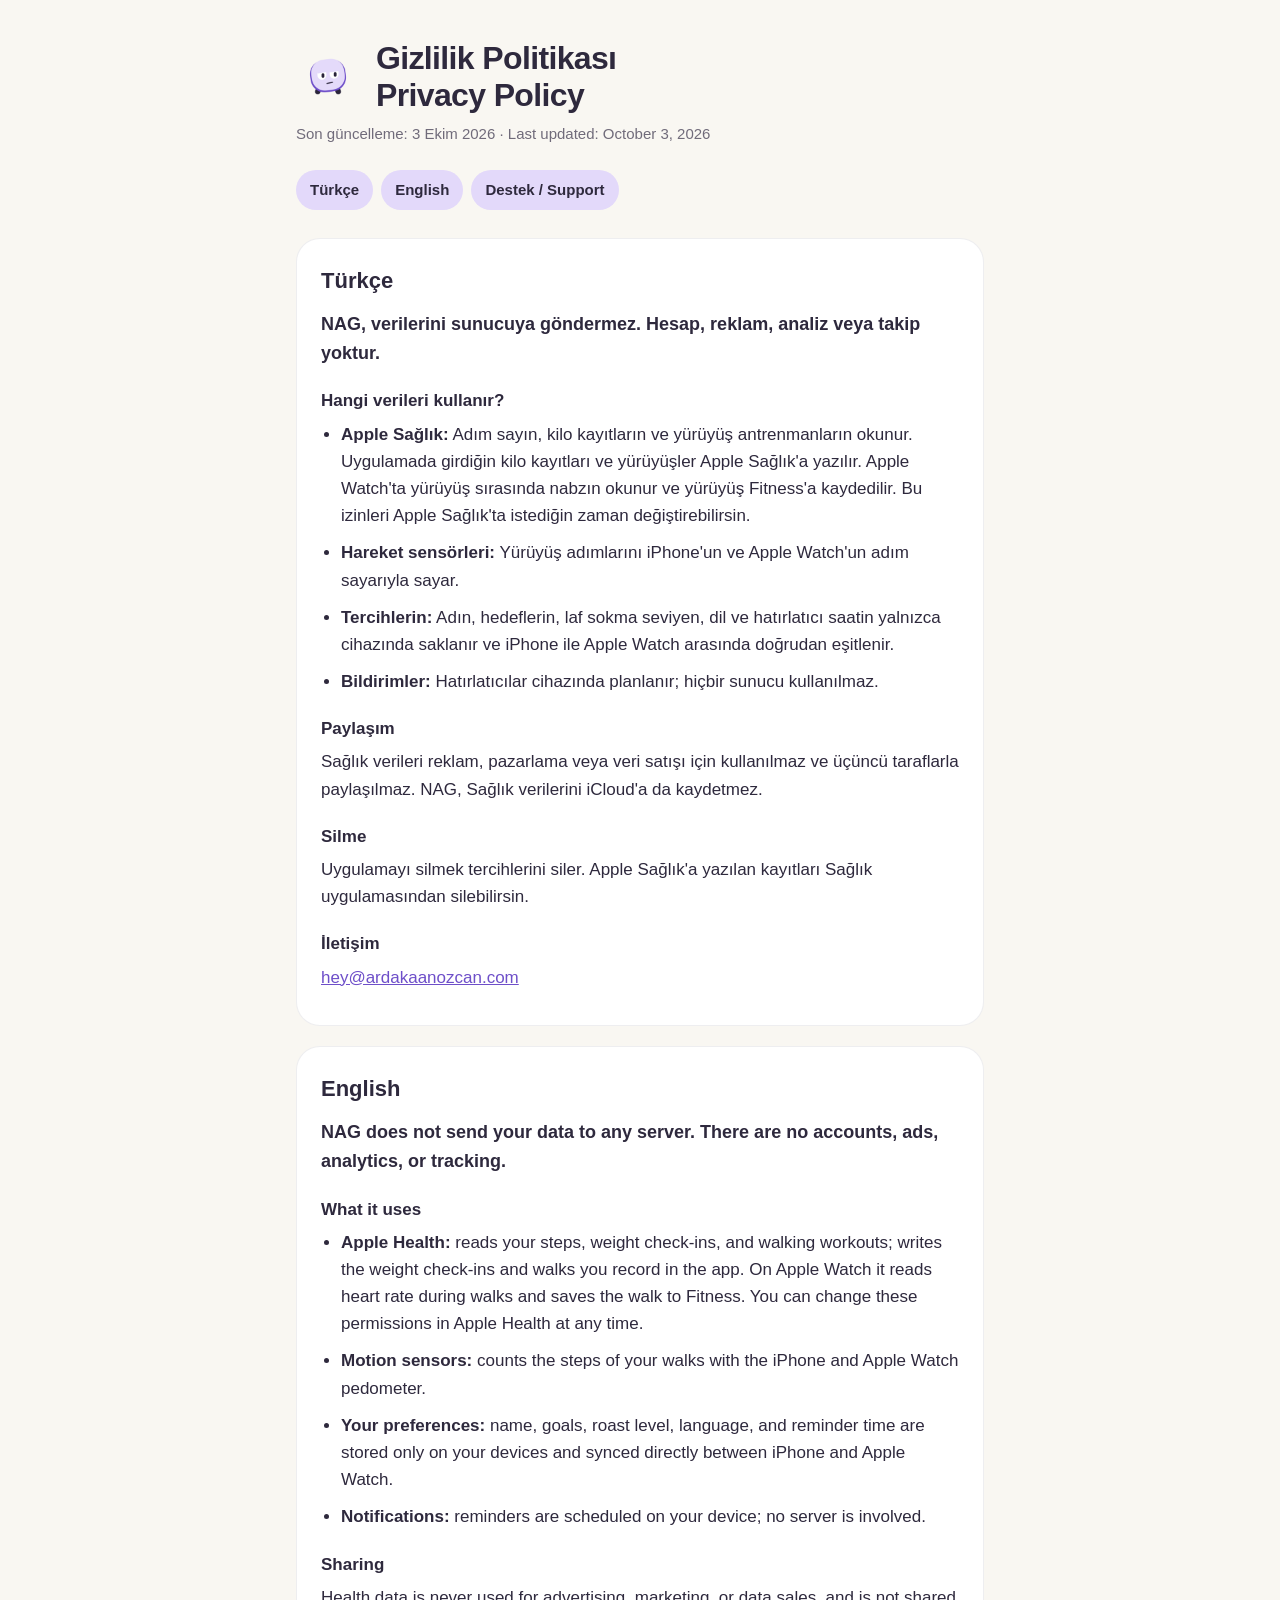
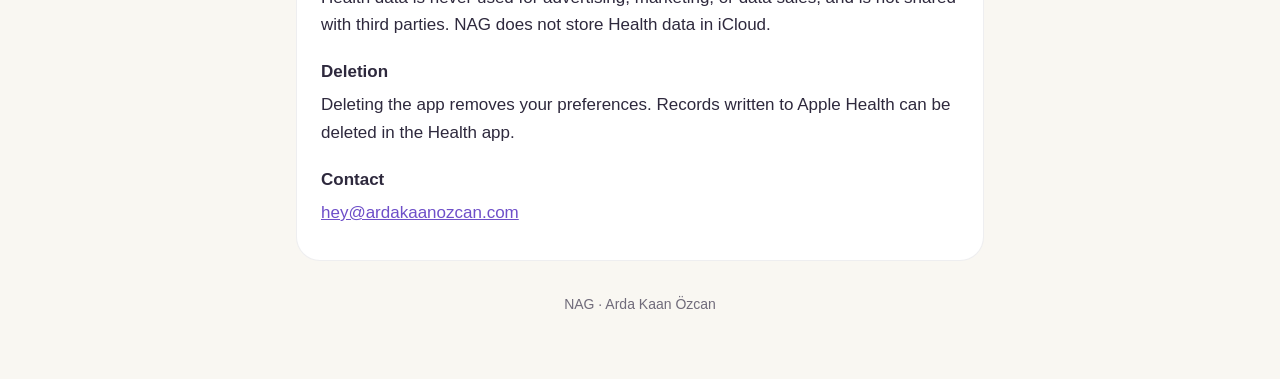
==== index.html @ 4ce2440e "Publish NAG privacy policy and support page Co-Authored-By: Claude Opus 5.5 <noreply@anthropic.com>" ====
<!doctype html>
<html lang="tr">
<head>
  <meta charset="utf-8">
  <meta name="viewport" content="width=device-width, initial-scale=1">
  <title>NAG — Gizlilik Politikası / Privacy Policy</title>
  <meta name="description" content="NAG gizlilik politikası. NAG privacy policy.">
  <link rel="icon" href="favicon.png">
  <link rel="stylesheet" href="style.css">
</head>
<body>
<main>
  <header>
    <img src="icon.png" alt="NAG">
    <h1>Gizlilik Politikası<br>Privacy Policy</h1>
  </header>
  <p class="updated">Son güncelleme: 3 Ekim 2026 · Last updated: October 3, 2026</p>
  <nav>
    <a href="#tr">Türkçe</a>
    <a href="#en">English</a>
    <a href="support.html">Destek / Support</a>
  </nav>

  <section id="tr" lang="tr">
    <h2>Türkçe</h2>
    <p class="lead">NAG, verilerini sunucuya göndermez. Hesap, reklam, analiz veya takip yoktur.</p>
    <h3>Hangi verileri kullanır?</h3>
    <ul>
      <li><strong>Apple Sağlık:</strong> Adım sayın, kilo kayıtların ve yürüyüş antrenmanların okunur. Uygulamada girdiğin kilo kayıtları ve yürüyüşler Apple Sağlık'a yazılır. Apple Watch'ta yürüyüş sırasında nabzın okunur ve yürüyüş Fitness'a kaydedilir. Bu izinleri Apple Sağlık'ta istediğin zaman değiştirebilirsin.</li>
      <li><strong>Hareket sensörleri:</strong> Yürüyüş adımlarını iPhone'un ve Apple Watch'un adım sayarıyla sayar.</li>
      <li><strong>Tercihlerin:</strong> Adın, hedeflerin, laf sokma seviyen, dil ve hatırlatıcı saatin yalnızca cihazında saklanır ve iPhone ile Apple Watch arasında doğrudan eşitlenir.</li>
      <li><strong>Bildirimler:</strong> Hatırlatıcılar cihazında planlanır; hiçbir sunucu kullanılmaz.</li>
    </ul>
    <h3>Paylaşım</h3>
    <p>Sağlık verileri reklam, pazarlama veya veri satışı için kullanılmaz ve üçüncü taraflarla paylaşılmaz. NAG, Sağlık verilerini iCloud'a da kaydetmez.</p>
    <h3>Silme</h3>
    <p>Uygulamayı silmek tercihlerini siler. Apple Sağlık'a yazılan kayıtları Sağlık uygulamasından silebilirsin.</p>
    <h3>İletişim</h3>
    <p><a href="mailto:hey@ardakaanozcan.com">hey@ardakaanozcan.com</a></p>
  </section>

  <section id="en" lang="en">
    <h2>English</h2>
    <p class="lead">NAG does not send your data to any server. There are no accounts, ads, analytics, or tracking.</p>
    <h3>What it uses</h3>
    <ul>
      <li><strong>Apple Health:</strong> reads your steps, weight check-ins, and walking workouts; writes the weight check-ins and walks you record in the app. On Apple Watch it reads heart rate during walks and saves the walk to Fitness. You can change these permissions in Apple Health at any time.</li>
      <li><strong>Motion sensors:</strong> counts the steps of your walks with the iPhone and Apple Watch pedometer.</li>
      <li><strong>Your preferences:</strong> name, goals, roast level, language, and reminder time are stored only on your devices and synced directly between iPhone and Apple Watch.</li>
      <li><strong>Notifications:</strong> reminders are scheduled on your device; no server is involved.</li>
    </ul>
    <h3>Sharing</h3>
    <p>Health data is never used for advertising, marketing, or data sales, and is not shared with third parties. NAG does not store Health data in iCloud.</p>
    <h3>Deletion</h3>
    <p>Deleting the app removes your preferences. Records written to Apple Health can be deleted in the Health app.</p>
    <h3>Contact</h3>
    <p><a href="mailto:hey@ardakaanozcan.com">hey@ardakaanozcan.com</a></p>
  </section>

  <footer>NAG · Arda Kaan Özcan</footer>
</main>
</body>
</html>
---- style.css ----
:root {
  --cream: #f9f7f2;
  --card: #ffffff;
  --ink: #2e293d;
  --muted: #706b7a;
  --purple: #6e4fc9;
  --lilac: #e3d9fa;
  --line: rgba(46, 41, 61, 0.08);
}
@media (prefers-color-scheme: dark) {
  :root {
    --cream: #1b1824;
    --card: #252130;
    --ink: #f3f0fa;
    --muted: #b1abbd;
    --purple: #a993f0;
    --lilac: #3a3150;
    --line: rgba(243, 240, 250, 0.1);
  }
}
* { box-sizing: border-box; }
body {
  margin: 0;
  background: var(--cream);
  color: var(--ink);
  font: 17px/1.6 ui-rounded, -apple-system, BlinkMacSystemFont, "SF Pro Rounded", "Segoe UI", Roboto, sans-serif;
}
main { max-width: 720px; margin: 0 auto; padding: 40px 16px 64px; }
header { display: flex; align-items: center; gap: 16px; margin-bottom: 8px; }
header img { width: 64px; height: 64px; border-radius: 15px; }
h1 { font-size: 32px; line-height: 1.15; margin: 0; letter-spacing: -0.02em; }
.updated { color: var(--muted); font-size: 15px; margin: 4px 0 24px; }
nav { display: flex; flex-wrap: wrap; gap: 8px; margin-bottom: 28px; }
nav a {
  padding: 8px 14px; border-radius: 999px; background: var(--lilac);
  color: var(--ink); text-decoration: none; font-weight: 600; font-size: 15px;
}
section {
  background: var(--card); border: 1px solid var(--line); border-radius: 24px;
  padding: 24px; margin-bottom: 20px;
}
h2 { font-size: 22px; margin: 0 0 12px; }
h3 { font-size: 17px; margin: 20px 0 6px; }
p, li { margin: 0 0 10px; }
ul { padding-left: 20px; margin: 0 0 10px; }
a { color: var(--purple); }
.lead { font-size: 18px; font-weight: 600; }
footer { color: var(--muted); font-size: 14px; text-align: center; margin-top: 32px; }
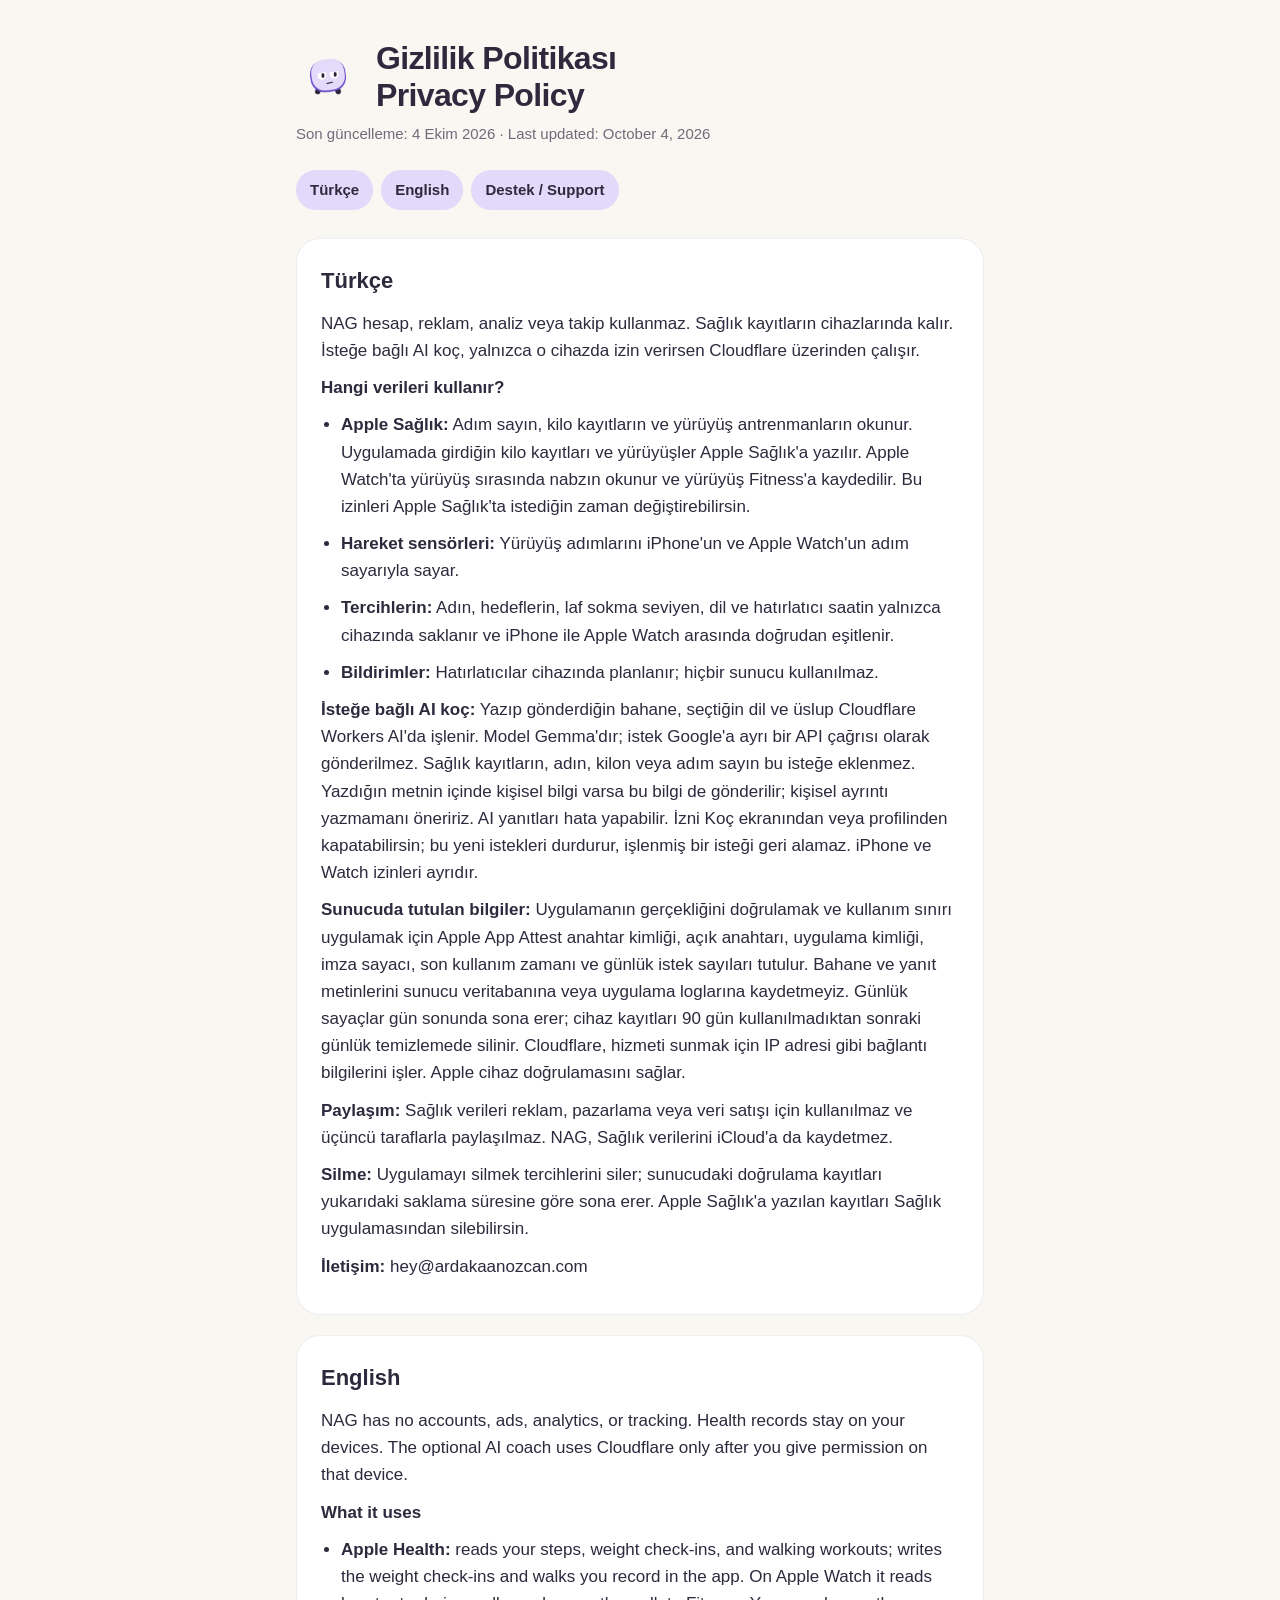
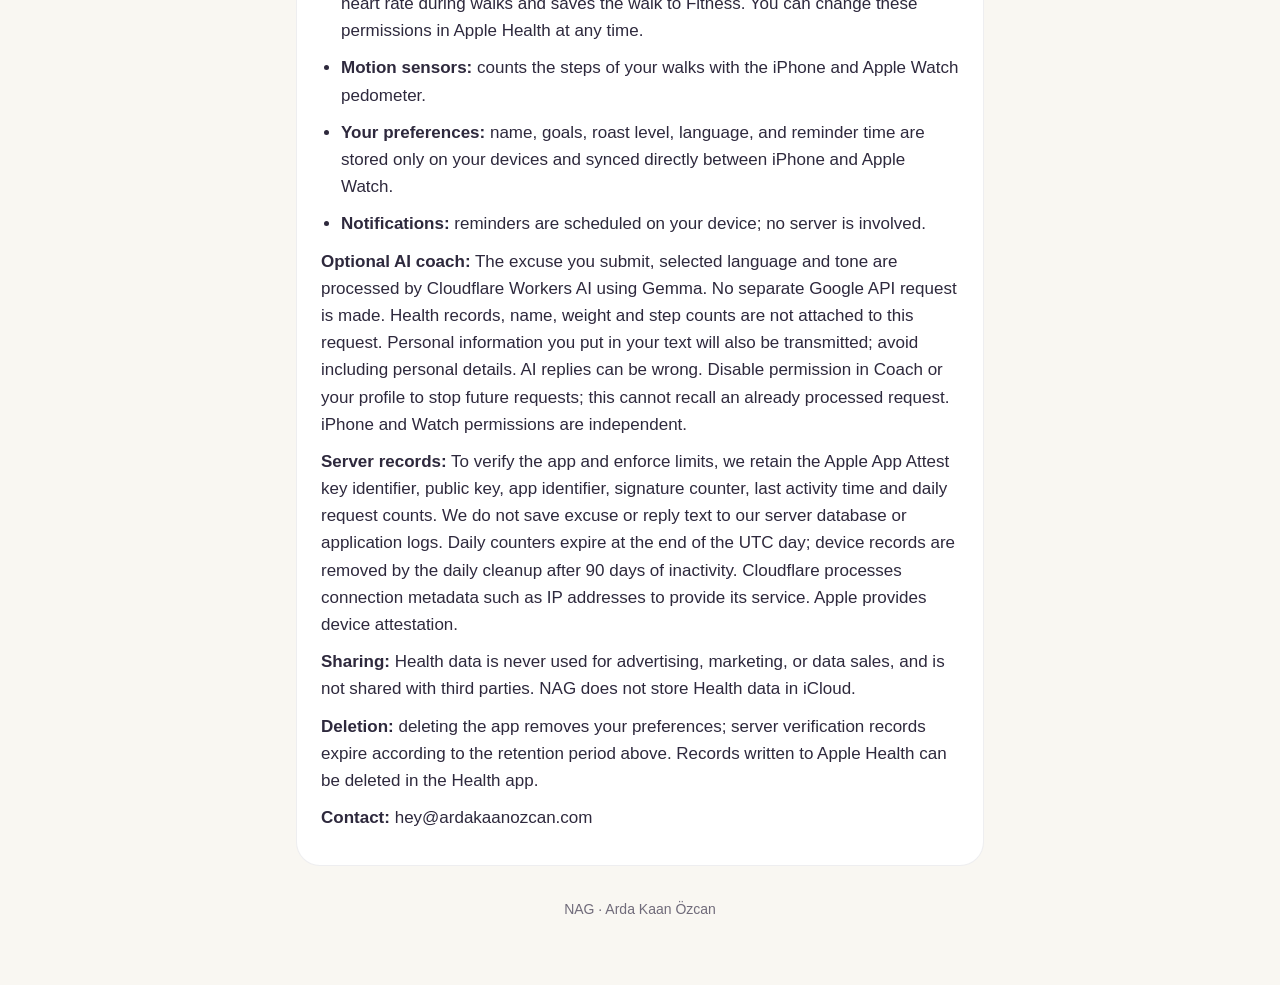
==== commit 6ae9fa2c: "Explain optional Cloudflare AI and app verification data" ====
--- a/index.html
+++ b/index.html
@@ -14,7 +14,7 @@
     <img src="icon.png" alt="NAG">
     <h1>Gizlilik Politikası<br>Privacy Policy</h1>
   </header>
-  <p class="updated">Son güncelleme: 3 Ekim 2026 · Last updated: October 3, 2026</p>
+  <p class="updated">Son güncelleme: 4 Ekim 2026 · Last updated: October 4, 2026</p>
   <nav>
     <a href="#tr">Türkçe</a>
     <a href="#en">English</a>
@@ -23,38 +23,36 @@
 
   <section id="tr" lang="tr">
     <h2>Türkçe</h2>
-    <p class="lead">NAG, verilerini sunucuya göndermez. Hesap, reklam, analiz veya takip yoktur.</p>
-    <h3>Hangi verileri kullanır?</h3>
+    <p>NAG hesap, reklam, analiz veya takip kullanmaz. Sağlık kayıtların cihazlarında kalır. İsteğe bağlı AI koç, yalnızca o cihazda izin verirsen Cloudflare üzerinden çalışır.</p>
+    <p><strong>Hangi verileri kullanır?</strong></p>
     <ul>
-      <li><strong>Apple Sağlık:</strong> Adım sayın, kilo kayıtların ve yürüyüş antrenmanların okunur. Uygulamada girdiğin kilo kayıtları ve yürüyüşler Apple Sağlık'a yazılır. Apple Watch'ta yürüyüş sırasında nabzın okunur ve yürüyüş Fitness'a kaydedilir. Bu izinleri Apple Sağlık'ta istediğin zaman değiştirebilirsin.</li>
-      <li><strong>Hareket sensörleri:</strong> Yürüyüş adımlarını iPhone'un ve Apple Watch'un adım sayarıyla sayar.</li>
+      <li><strong>Apple Sağlık:</strong> Adım sayın, kilo kayıtların ve yürüyüş antrenmanların okunur. Uygulamada girdiğin kilo kayıtları ve yürüyüşler Apple Sağlık&#x27;a yazılır. Apple Watch&#x27;ta yürüyüş sırasında nabzın okunur ve yürüyüş Fitness&#x27;a kaydedilir. Bu izinleri Apple Sağlık&#x27;ta istediğin zaman değiştirebilirsin.</li>
+      <li><strong>Hareket sensörleri:</strong> Yürüyüş adımlarını iPhone&#x27;un ve Apple Watch&#x27;un adım sayarıyla sayar.</li>
       <li><strong>Tercihlerin:</strong> Adın, hedeflerin, laf sokma seviyen, dil ve hatırlatıcı saatin yalnızca cihazında saklanır ve iPhone ile Apple Watch arasında doğrudan eşitlenir.</li>
       <li><strong>Bildirimler:</strong> Hatırlatıcılar cihazında planlanır; hiçbir sunucu kullanılmaz.</li>
     </ul>
-    <h3>Paylaşım</h3>
-    <p>Sağlık verileri reklam, pazarlama veya veri satışı için kullanılmaz ve üçüncü taraflarla paylaşılmaz. NAG, Sağlık verilerini iCloud'a da kaydetmez.</p>
-    <h3>Silme</h3>
-    <p>Uygulamayı silmek tercihlerini siler. Apple Sağlık'a yazılan kayıtları Sağlık uygulamasından silebilirsin.</p>
-    <h3>İletişim</h3>
-    <p><a href="mailto:hey@ardakaanozcan.com">hey@ardakaanozcan.com</a></p>
+    <p><strong>İsteğe bağlı AI koç:</strong> Yazıp gönderdiğin bahane, seçtiğin dil ve üslup Cloudflare Workers AI&#x27;da işlenir. Model Gemma&#x27;dır; istek Google&#x27;a ayrı bir API çağrısı olarak gönderilmez. Sağlık kayıtların, adın, kilon veya adım sayın bu isteğe eklenmez. Yazdığın metnin içinde kişisel bilgi varsa bu bilgi de gönderilir; kişisel ayrıntı yazmamanı öneririz. AI yanıtları hata yapabilir. İzni Koç ekranından veya profilinden kapatabilirsin; bu yeni istekleri durdurur, işlenmiş bir isteği geri alamaz. iPhone ve Watch izinleri ayrıdır.</p>
+    <p><strong>Sunucuda tutulan bilgiler:</strong> Uygulamanın gerçekliğini doğrulamak ve kullanım sınırı uygulamak için Apple App Attest anahtar kimliği, açık anahtarı, uygulama kimliği, imza sayacı, son kullanım zamanı ve günlük istek sayıları tutulur. Bahane ve yanıt metinlerini sunucu veritabanına veya uygulama loglarına kaydetmeyiz. Günlük sayaçlar gün sonunda sona erer; cihaz kayıtları 90 gün kullanılmadıktan sonraki günlük temizlemede silinir. Cloudflare, hizmeti sunmak için IP adresi gibi bağlantı bilgilerini işler. Apple cihaz doğrulamasını sağlar.</p>
+    <p><strong>Paylaşım:</strong> Sağlık verileri reklam, pazarlama veya veri satışı için kullanılmaz ve üçüncü taraflarla paylaşılmaz. NAG, Sağlık verilerini iCloud&#x27;a da kaydetmez.</p>
+    <p><strong>Silme:</strong> Uygulamayı silmek tercihlerini siler; sunucudaki doğrulama kayıtları yukarıdaki saklama süresine göre sona erer. Apple Sağlık&#x27;a yazılan kayıtları Sağlık uygulamasından silebilirsin.</p>
+    <p><strong>İletişim:</strong> hey@ardakaanozcan.com</p>
   </section>
 
   <section id="en" lang="en">
     <h2>English</h2>
-    <p class="lead">NAG does not send your data to any server. There are no accounts, ads, analytics, or tracking.</p>
-    <h3>What it uses</h3>
+    <p>NAG has no accounts, ads, analytics, or tracking. Health records stay on your devices. The optional AI coach uses Cloudflare only after you give permission on that device.</p>
+    <p><strong>What it uses</strong></p>
     <ul>
       <li><strong>Apple Health:</strong> reads your steps, weight check-ins, and walking workouts; writes the weight check-ins and walks you record in the app. On Apple Watch it reads heart rate during walks and saves the walk to Fitness. You can change these permissions in Apple Health at any time.</li>
       <li><strong>Motion sensors:</strong> counts the steps of your walks with the iPhone and Apple Watch pedometer.</li>
       <li><strong>Your preferences:</strong> name, goals, roast level, language, and reminder time are stored only on your devices and synced directly between iPhone and Apple Watch.</li>
       <li><strong>Notifications:</strong> reminders are scheduled on your device; no server is involved.</li>
     </ul>
-    <h3>Sharing</h3>
-    <p>Health data is never used for advertising, marketing, or data sales, and is not shared with third parties. NAG does not store Health data in iCloud.</p>
-    <h3>Deletion</h3>
-    <p>Deleting the app removes your preferences. Records written to Apple Health can be deleted in the Health app.</p>
-    <h3>Contact</h3>
-    <p><a href="mailto:hey@ardakaanozcan.com">hey@ardakaanozcan.com</a></p>
+    <p><strong>Optional AI coach:</strong> The excuse you submit, selected language and tone are processed by Cloudflare Workers AI using Gemma. No separate Google API request is made. Health records, name, weight and step counts are not attached to this request. Personal information you put in your text will also be transmitted; avoid including personal details. AI replies can be wrong. Disable permission in Coach or your profile to stop future requests; this cannot recall an already processed request. iPhone and Watch permissions are independent.</p>
+    <p><strong>Server records:</strong> To verify the app and enforce limits, we retain the Apple App Attest key identifier, public key, app identifier, signature counter, last activity time and daily request counts. We do not save excuse or reply text to our server database or application logs. Daily counters expire at the end of the UTC day; device records are removed by the daily cleanup after 90 days of inactivity. Cloudflare processes connection metadata such as IP addresses to provide its service. Apple provides device attestation.</p>
+    <p><strong>Sharing:</strong> Health data is never used for advertising, marketing, or data sales, and is not shared with third parties. NAG does not store Health data in iCloud.</p>
+    <p><strong>Deletion:</strong> deleting the app removes your preferences; server verification records expire according to the retention period above. Records written to Apple Health can be deleted in the Health app.</p>
+    <p><strong>Contact:</strong> hey@ardakaanozcan.com</p>
   </section>
 
   <footer>NAG · Arda Kaan Özcan</footer>
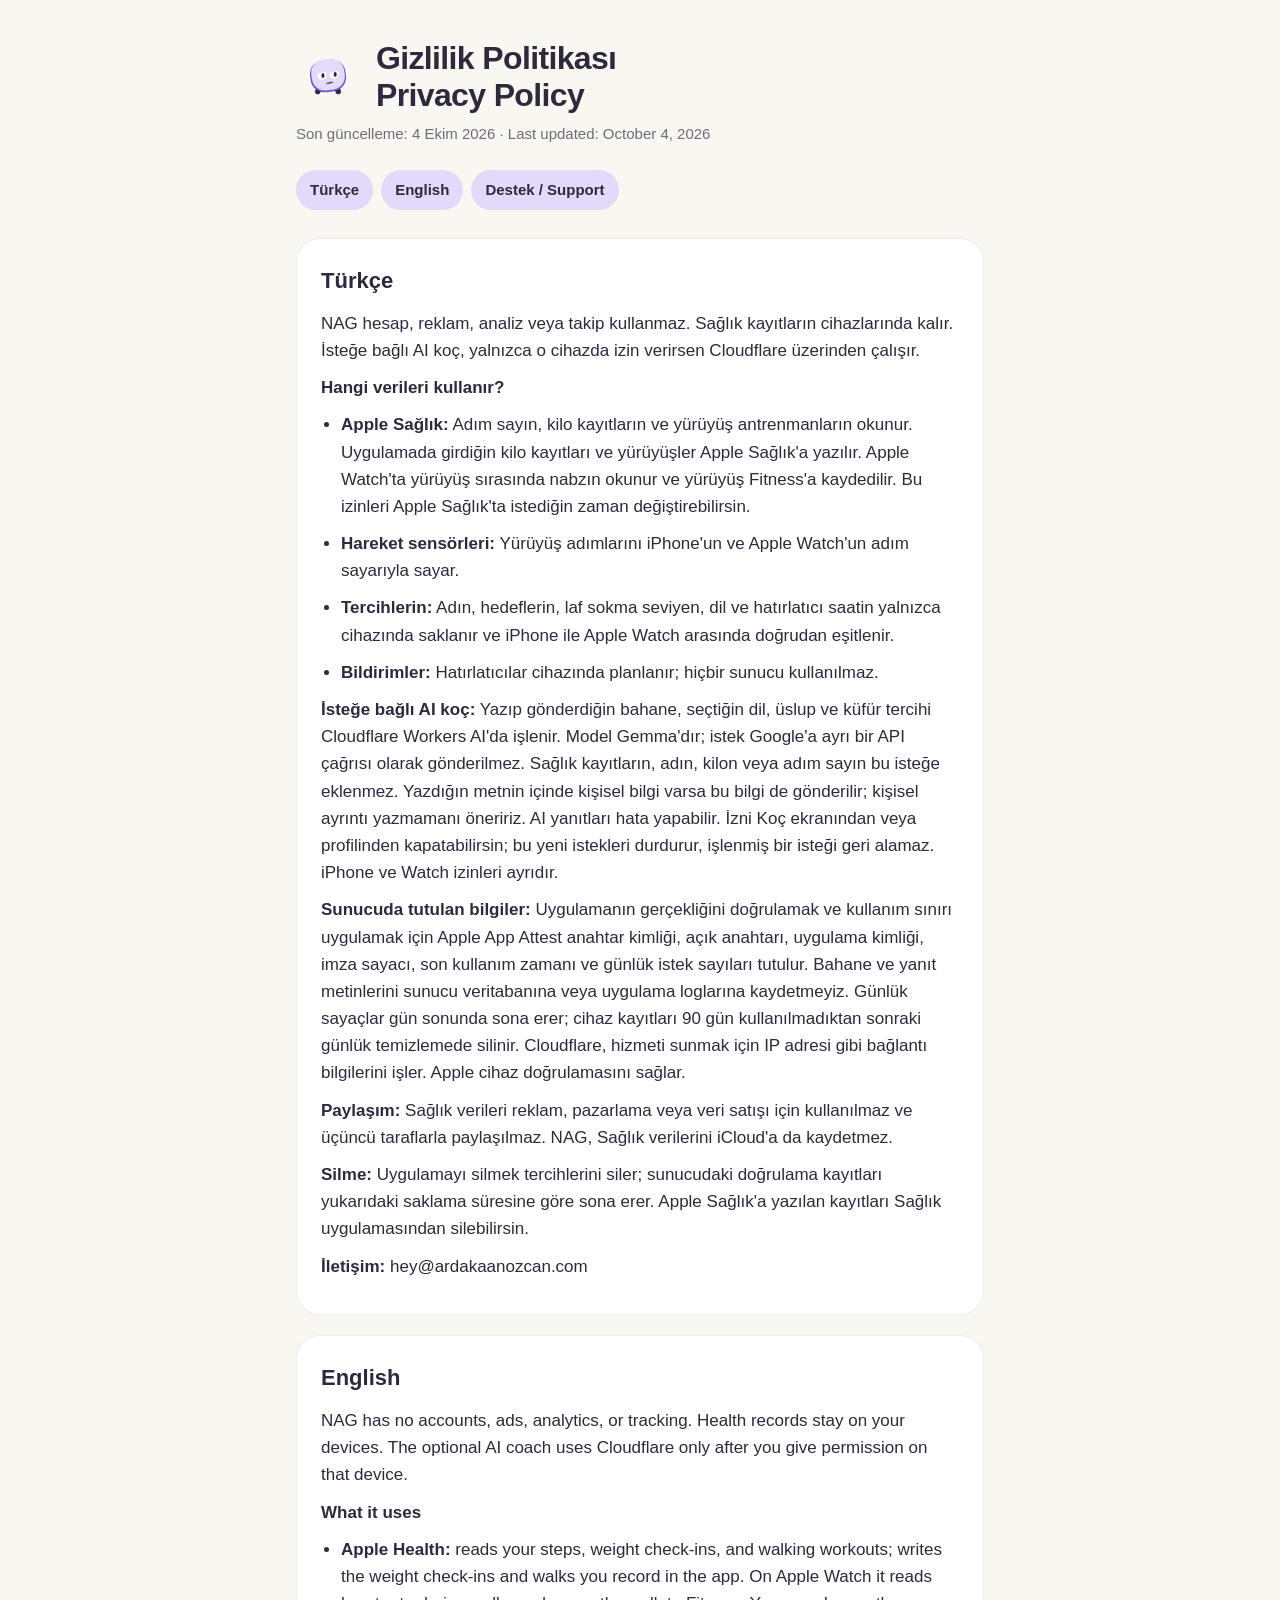
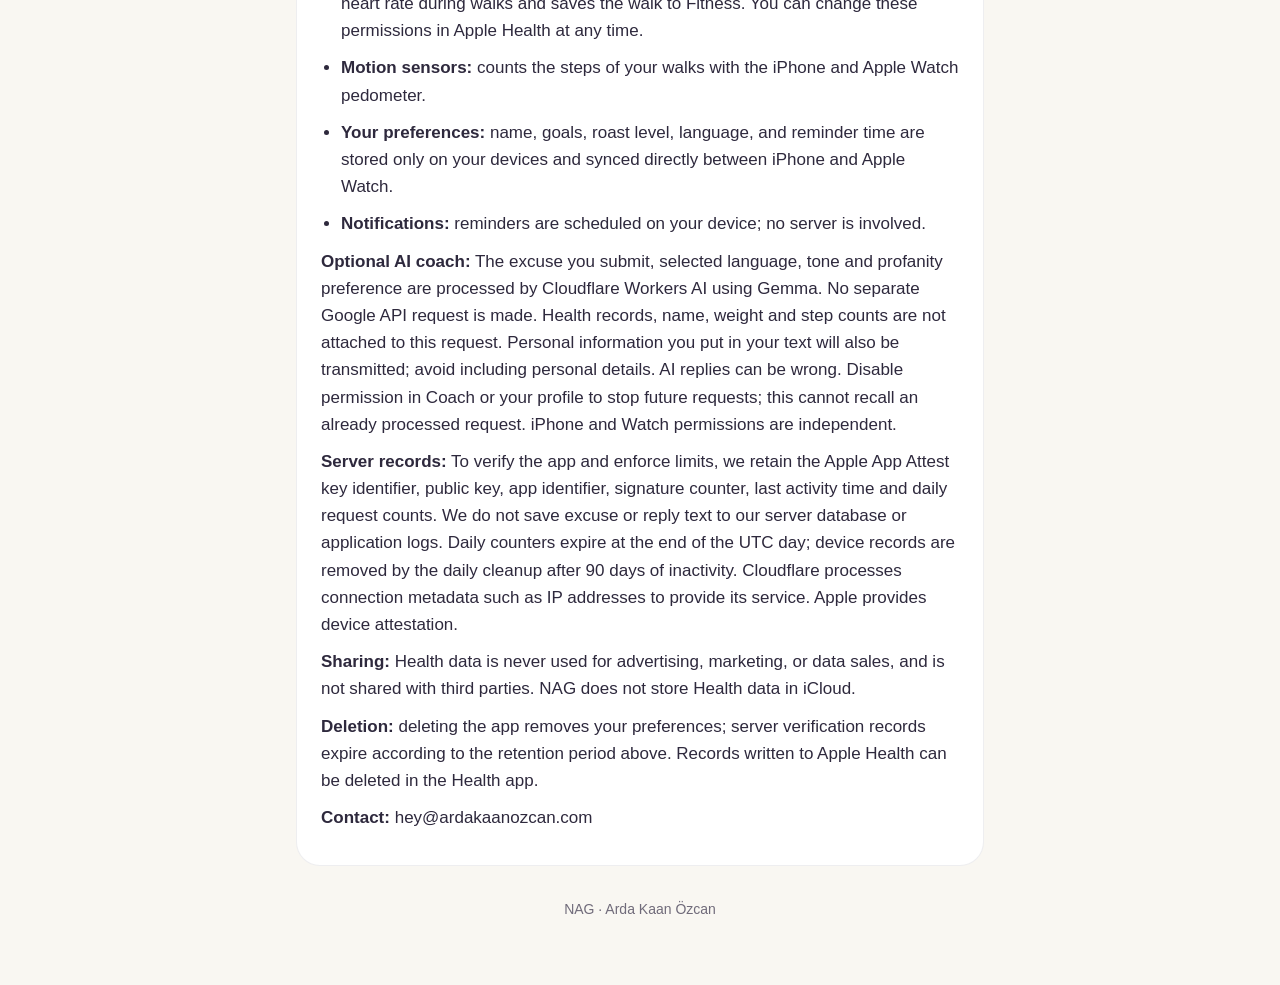
==== commit 2484bdda: "Disclose optional coach profanity preference" ====
--- a/index.html
+++ b/index.html
@@ -31,7 +31,7 @@
       <li><strong>Tercihlerin:</strong> Adın, hedeflerin, laf sokma seviyen, dil ve hatırlatıcı saatin yalnızca cihazında saklanır ve iPhone ile Apple Watch arasında doğrudan eşitlenir.</li>
       <li><strong>Bildirimler:</strong> Hatırlatıcılar cihazında planlanır; hiçbir sunucu kullanılmaz.</li>
     </ul>
-    <p><strong>İsteğe bağlı AI koç:</strong> Yazıp gönderdiğin bahane, seçtiğin dil ve üslup Cloudflare Workers AI&#x27;da işlenir. Model Gemma&#x27;dır; istek Google&#x27;a ayrı bir API çağrısı olarak gönderilmez. Sağlık kayıtların, adın, kilon veya adım sayın bu isteğe eklenmez. Yazdığın metnin içinde kişisel bilgi varsa bu bilgi de gönderilir; kişisel ayrıntı yazmamanı öneririz. AI yanıtları hata yapabilir. İzni Koç ekranından veya profilinden kapatabilirsin; bu yeni istekleri durdurur, işlenmiş bir isteği geri alamaz. iPhone ve Watch izinleri ayrıdır.</p>
+    <p><strong>İsteğe bağlı AI koç:</strong> Yazıp gönderdiğin bahane, seçtiğin dil, üslup ve küfür tercihi Cloudflare Workers AI&#x27;da işlenir. Model Gemma&#x27;dır; istek Google&#x27;a ayrı bir API çağrısı olarak gönderilmez. Sağlık kayıtların, adın, kilon veya adım sayın bu isteğe eklenmez. Yazdığın metnin içinde kişisel bilgi varsa bu bilgi de gönderilir; kişisel ayrıntı yazmamanı öneririz. AI yanıtları hata yapabilir. İzni Koç ekranından veya profilinden kapatabilirsin; bu yeni istekleri durdurur, işlenmiş bir isteği geri alamaz. iPhone ve Watch izinleri ayrıdır.</p>
     <p><strong>Sunucuda tutulan bilgiler:</strong> Uygulamanın gerçekliğini doğrulamak ve kullanım sınırı uygulamak için Apple App Attest anahtar kimliği, açık anahtarı, uygulama kimliği, imza sayacı, son kullanım zamanı ve günlük istek sayıları tutulur. Bahane ve yanıt metinlerini sunucu veritabanına veya uygulama loglarına kaydetmeyiz. Günlük sayaçlar gün sonunda sona erer; cihaz kayıtları 90 gün kullanılmadıktan sonraki günlük temizlemede silinir. Cloudflare, hizmeti sunmak için IP adresi gibi bağlantı bilgilerini işler. Apple cihaz doğrulamasını sağlar.</p>
     <p><strong>Paylaşım:</strong> Sağlık verileri reklam, pazarlama veya veri satışı için kullanılmaz ve üçüncü taraflarla paylaşılmaz. NAG, Sağlık verilerini iCloud&#x27;a da kaydetmez.</p>
     <p><strong>Silme:</strong> Uygulamayı silmek tercihlerini siler; sunucudaki doğrulama kayıtları yukarıdaki saklama süresine göre sona erer. Apple Sağlık&#x27;a yazılan kayıtları Sağlık uygulamasından silebilirsin.</p>
@@ -48,7 +48,7 @@
       <li><strong>Your preferences:</strong> name, goals, roast level, language, and reminder time are stored only on your devices and synced directly between iPhone and Apple Watch.</li>
       <li><strong>Notifications:</strong> reminders are scheduled on your device; no server is involved.</li>
     </ul>
-    <p><strong>Optional AI coach:</strong> The excuse you submit, selected language and tone are processed by Cloudflare Workers AI using Gemma. No separate Google API request is made. Health records, name, weight and step counts are not attached to this request. Personal information you put in your text will also be transmitted; avoid including personal details. AI replies can be wrong. Disable permission in Coach or your profile to stop future requests; this cannot recall an already processed request. iPhone and Watch permissions are independent.</p>
+    <p><strong>Optional AI coach:</strong> The excuse you submit, selected language, tone and profanity preference are processed by Cloudflare Workers AI using Gemma. No separate Google API request is made. Health records, name, weight and step counts are not attached to this request. Personal information you put in your text will also be transmitted; avoid including personal details. AI replies can be wrong. Disable permission in Coach or your profile to stop future requests; this cannot recall an already processed request. iPhone and Watch permissions are independent.</p>
     <p><strong>Server records:</strong> To verify the app and enforce limits, we retain the Apple App Attest key identifier, public key, app identifier, signature counter, last activity time and daily request counts. We do not save excuse or reply text to our server database or application logs. Daily counters expire at the end of the UTC day; device records are removed by the daily cleanup after 90 days of inactivity. Cloudflare processes connection metadata such as IP addresses to provide its service. Apple provides device attestation.</p>
     <p><strong>Sharing:</strong> Health data is never used for advertising, marketing, or data sales, and is not shared with third parties. NAG does not store Health data in iCloud.</p>
     <p><strong>Deletion:</strong> deleting the app removes your preferences; server verification records expire according to the retention period above. Records written to Apple Health can be deleted in the Health app.</p>
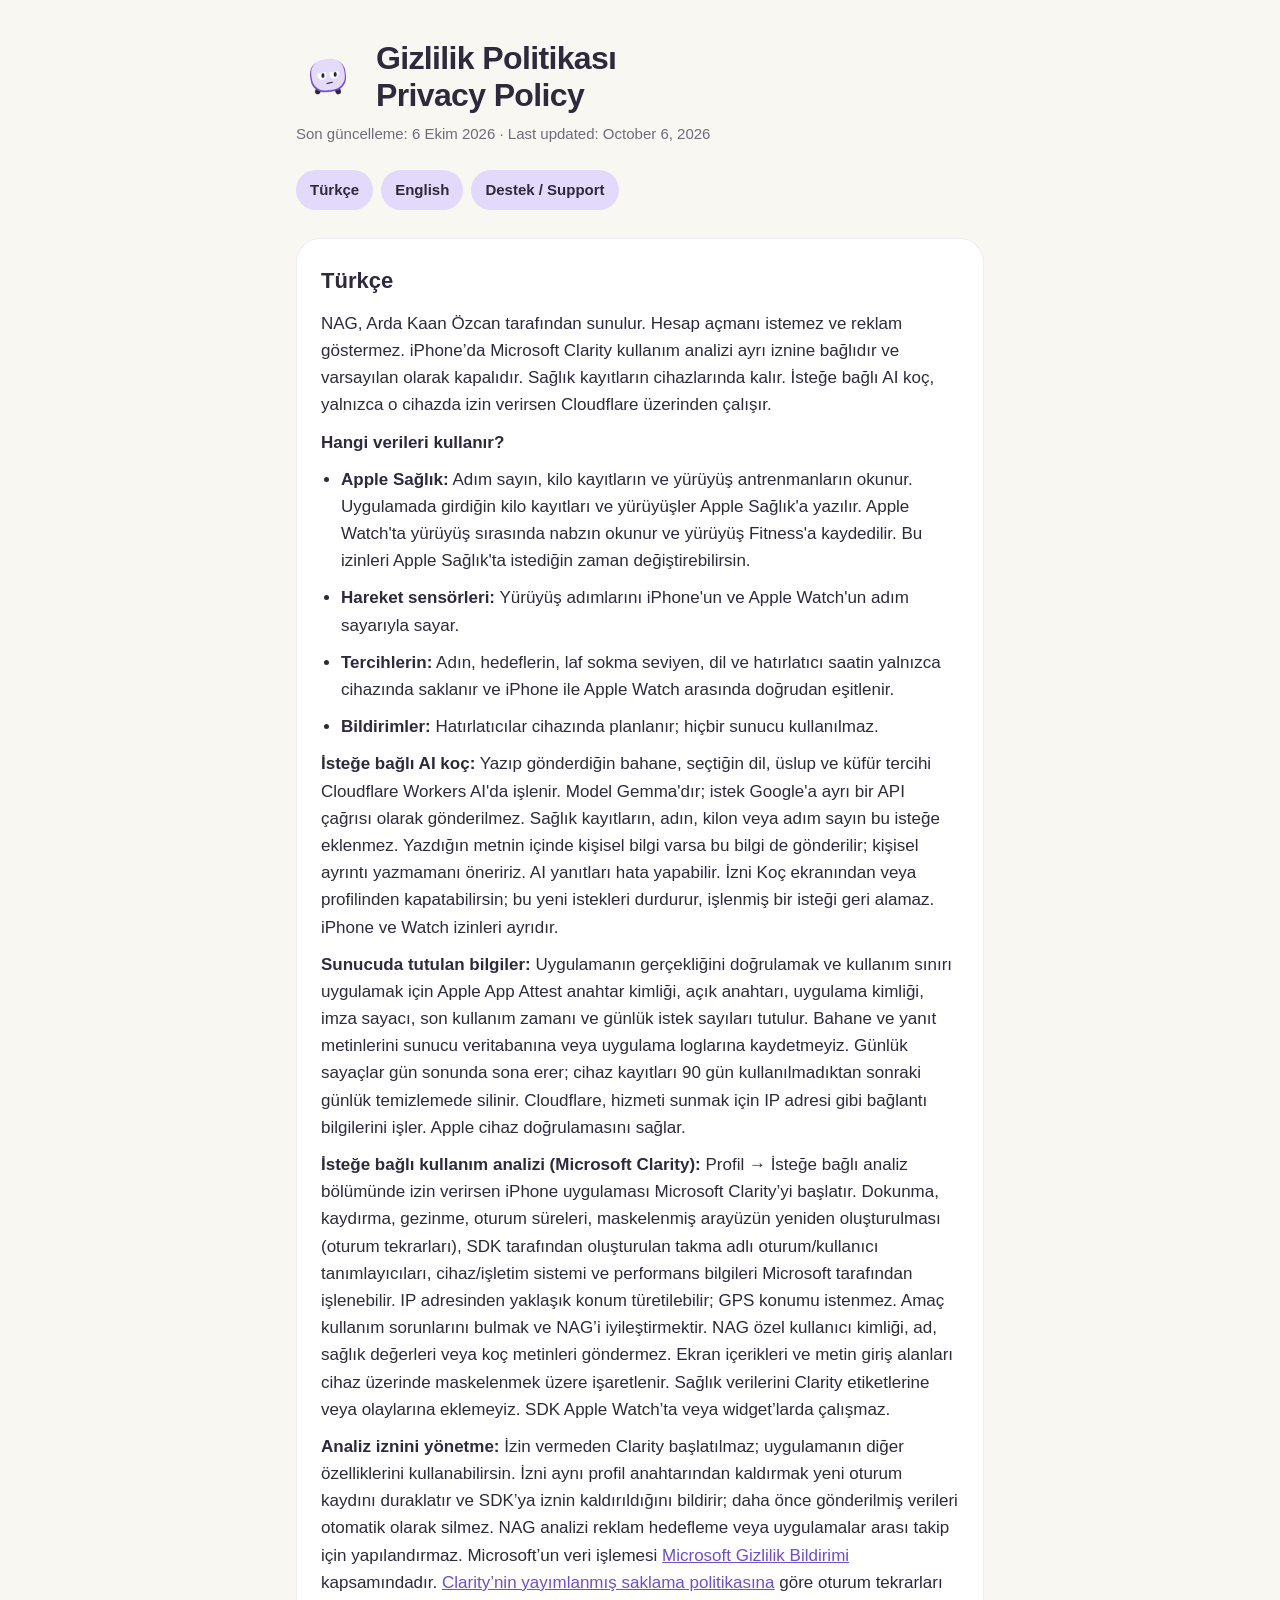
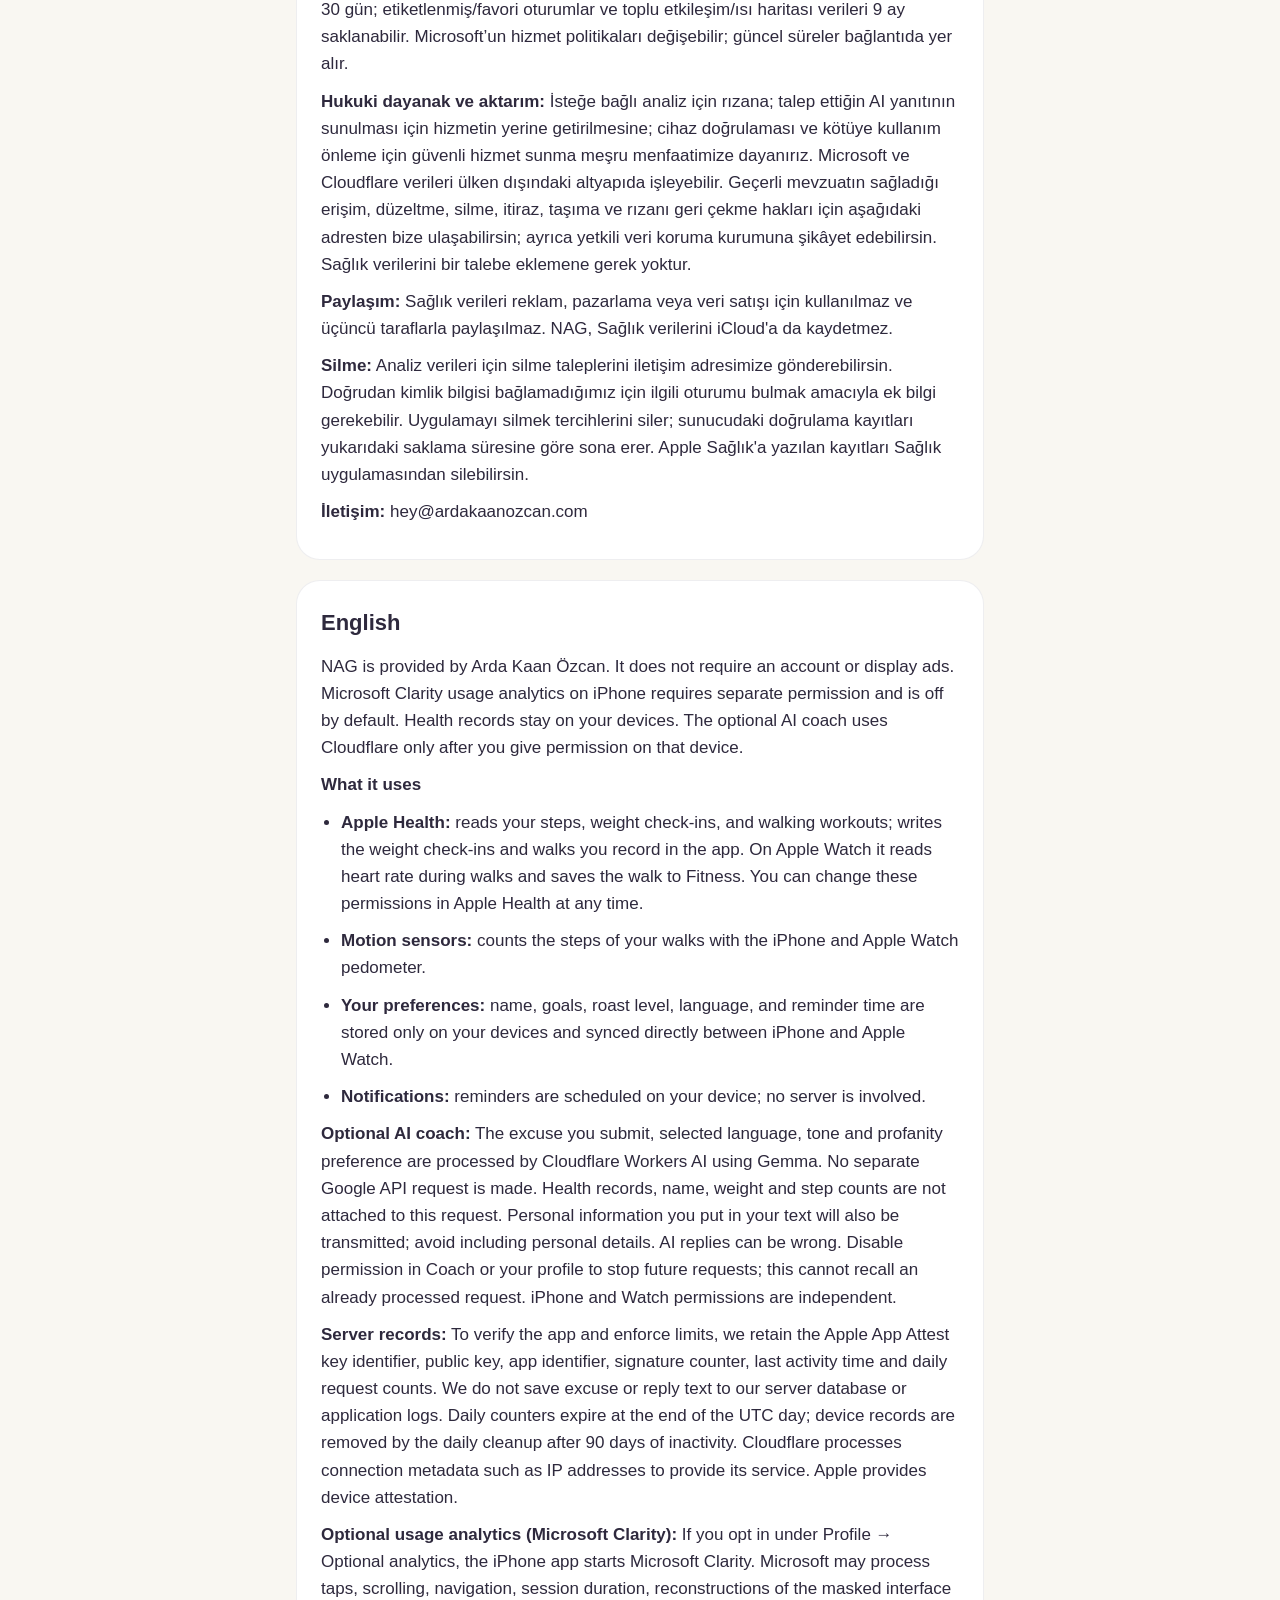
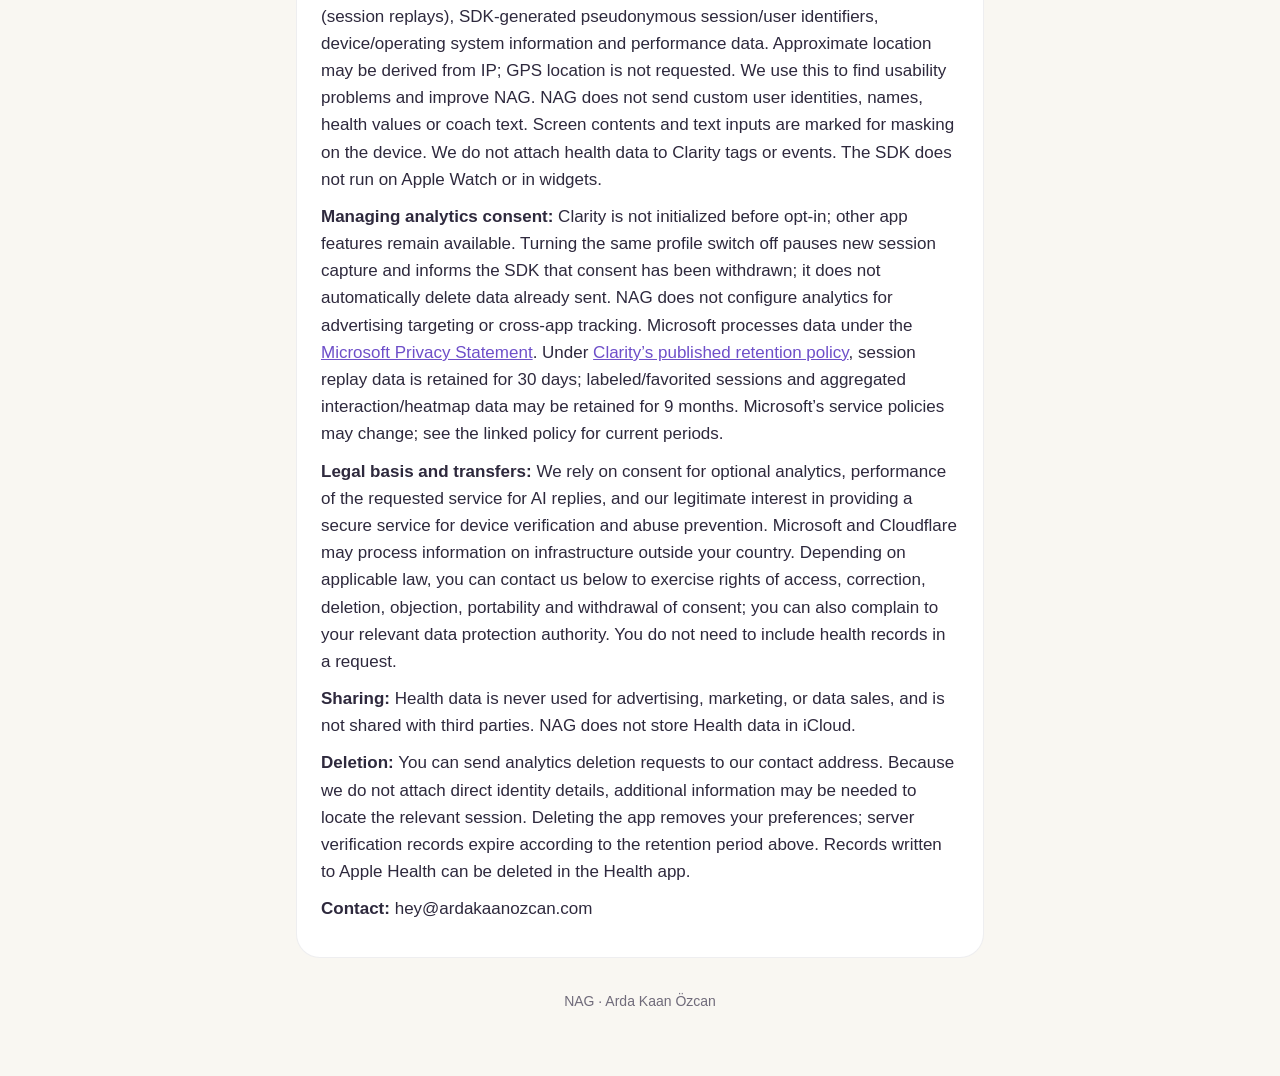
==== commit 215b2b76: "Disclose optional Clarity analytics and consent controls" ====
--- a/index.html
+++ b/index.html
@@ -14,7 +14,7 @@
     <img src="icon.png" alt="NAG">
     <h1>Gizlilik Politikası<br>Privacy Policy</h1>
   </header>
-  <p class="updated">Son güncelleme: 4 Ekim 2026 · Last updated: October 4, 2026</p>
+  <p class="updated">Son güncelleme: 6 Ekim 2026 · Last updated: October 6, 2026</p>
   <nav>
     <a href="#tr">Türkçe</a>
     <a href="#en">English</a>
@@ -22,38 +22,44 @@
   </nav>
 
   <section id="tr" lang="tr">
-    <h2>Türkçe</h2>
-    <p>NAG hesap, reklam, analiz veya takip kullanmaz. Sağlık kayıtların cihazlarında kalır. İsteğe bağlı AI koç, yalnızca o cihazda izin verirsen Cloudflare üzerinden çalışır.</p>
-    <p><strong>Hangi verileri kullanır?</strong></p>
-    <ul>
-      <li><strong>Apple Sağlık:</strong> Adım sayın, kilo kayıtların ve yürüyüş antrenmanların okunur. Uygulamada girdiğin kilo kayıtları ve yürüyüşler Apple Sağlık&#x27;a yazılır. Apple Watch&#x27;ta yürüyüş sırasında nabzın okunur ve yürüyüş Fitness&#x27;a kaydedilir. Bu izinleri Apple Sağlık&#x27;ta istediğin zaman değiştirebilirsin.</li>
-      <li><strong>Hareket sensörleri:</strong> Yürüyüş adımlarını iPhone&#x27;un ve Apple Watch&#x27;un adım sayarıyla sayar.</li>
-      <li><strong>Tercihlerin:</strong> Adın, hedeflerin, laf sokma seviyen, dil ve hatırlatıcı saatin yalnızca cihazında saklanır ve iPhone ile Apple Watch arasında doğrudan eşitlenir.</li>
-      <li><strong>Bildirimler:</strong> Hatırlatıcılar cihazında planlanır; hiçbir sunucu kullanılmaz.</li>
-    </ul>
-    <p><strong>İsteğe bağlı AI koç:</strong> Yazıp gönderdiğin bahane, seçtiğin dil, üslup ve küfür tercihi Cloudflare Workers AI&#x27;da işlenir. Model Gemma&#x27;dır; istek Google&#x27;a ayrı bir API çağrısı olarak gönderilmez. Sağlık kayıtların, adın, kilon veya adım sayın bu isteğe eklenmez. Yazdığın metnin içinde kişisel bilgi varsa bu bilgi de gönderilir; kişisel ayrıntı yazmamanı öneririz. AI yanıtları hata yapabilir. İzni Koç ekranından veya profilinden kapatabilirsin; bu yeni istekleri durdurur, işlenmiş bir isteği geri alamaz. iPhone ve Watch izinleri ayrıdır.</p>
-    <p><strong>Sunucuda tutulan bilgiler:</strong> Uygulamanın gerçekliğini doğrulamak ve kullanım sınırı uygulamak için Apple App Attest anahtar kimliği, açık anahtarı, uygulama kimliği, imza sayacı, son kullanım zamanı ve günlük istek sayıları tutulur. Bahane ve yanıt metinlerini sunucu veritabanına veya uygulama loglarına kaydetmeyiz. Günlük sayaçlar gün sonunda sona erer; cihaz kayıtları 90 gün kullanılmadıktan sonraki günlük temizlemede silinir. Cloudflare, hizmeti sunmak için IP adresi gibi bağlantı bilgilerini işler. Apple cihaz doğrulamasını sağlar.</p>
-    <p><strong>Paylaşım:</strong> Sağlık verileri reklam, pazarlama veya veri satışı için kullanılmaz ve üçüncü taraflarla paylaşılmaz. NAG, Sağlık verilerini iCloud&#x27;a da kaydetmez.</p>
-    <p><strong>Silme:</strong> Uygulamayı silmek tercihlerini siler; sunucudaki doğrulama kayıtları yukarıdaki saklama süresine göre sona erer. Apple Sağlık&#x27;a yazılan kayıtları Sağlık uygulamasından silebilirsin.</p>
-    <p><strong>İletişim:</strong> hey@ardakaanozcan.com</p>
-  </section>
+<h2>Türkçe</h2>
+<p>NAG, Arda Kaan Özcan tarafından sunulur. Hesap açmanı istemez ve reklam göstermez. iPhone’da Microsoft Clarity kullanım analizi ayrı iznine bağlıdır ve varsayılan olarak kapalıdır. Sağlık kayıtların cihazlarında kalır. İsteğe bağlı AI koç, yalnızca o cihazda izin verirsen Cloudflare üzerinden çalışır.</p>
+<p><strong>Hangi verileri kullanır?</strong></p>
+<ul>
+<li><strong>Apple Sağlık:</strong> Adım sayın, kilo kayıtların ve yürüyüş antrenmanların okunur. Uygulamada girdiğin kilo kayıtları ve yürüyüşler Apple Sağlık&#x27;a yazılır. Apple Watch&#x27;ta yürüyüş sırasında nabzın okunur ve yürüyüş Fitness&#x27;a kaydedilir. Bu izinleri Apple Sağlık&#x27;ta istediğin zaman değiştirebilirsin.</li>
+<li><strong>Hareket sensörleri:</strong> Yürüyüş adımlarını iPhone&#x27;un ve Apple Watch&#x27;un adım sayarıyla sayar.</li>
+<li><strong>Tercihlerin:</strong> Adın, hedeflerin, laf sokma seviyen, dil ve hatırlatıcı saatin yalnızca cihazında saklanır ve iPhone ile Apple Watch arasında doğrudan eşitlenir.</li>
+<li><strong>Bildirimler:</strong> Hatırlatıcılar cihazında planlanır; hiçbir sunucu kullanılmaz.</li>
+</ul>
+<p><strong>İsteğe bağlı AI koç:</strong> Yazıp gönderdiğin bahane, seçtiğin dil, üslup ve küfür tercihi Cloudflare Workers AI&#x27;da işlenir. Model Gemma&#x27;dır; istek Google&#x27;a ayrı bir API çağrısı olarak gönderilmez. Sağlık kayıtların, adın, kilon veya adım sayın bu isteğe eklenmez. Yazdığın metnin içinde kişisel bilgi varsa bu bilgi de gönderilir; kişisel ayrıntı yazmamanı öneririz. AI yanıtları hata yapabilir. İzni Koç ekranından veya profilinden kapatabilirsin; bu yeni istekleri durdurur, işlenmiş bir isteği geri alamaz. iPhone ve Watch izinleri ayrıdır.</p>
+<p><strong>Sunucuda tutulan bilgiler:</strong> Uygulamanın gerçekliğini doğrulamak ve kullanım sınırı uygulamak için Apple App Attest anahtar kimliği, açık anahtarı, uygulama kimliği, imza sayacı, son kullanım zamanı ve günlük istek sayıları tutulur. Bahane ve yanıt metinlerini sunucu veritabanına veya uygulama loglarına kaydetmeyiz. Günlük sayaçlar gün sonunda sona erer; cihaz kayıtları 90 gün kullanılmadıktan sonraki günlük temizlemede silinir. Cloudflare, hizmeti sunmak için IP adresi gibi bağlantı bilgilerini işler. Apple cihaz doğrulamasını sağlar.</p>
+<p><strong>İsteğe bağlı kullanım analizi (Microsoft Clarity):</strong> Profil → İsteğe bağlı analiz bölümünde izin verirsen iPhone uygulaması Microsoft Clarity’yi başlatır. Dokunma, kaydırma, gezinme, oturum süreleri, maskelenmiş arayüzün yeniden oluşturulması (oturum tekrarları), SDK tarafından oluşturulan takma adlı oturum/kullanıcı tanımlayıcıları, cihaz/işletim sistemi ve performans bilgileri Microsoft tarafından işlenebilir. IP adresinden yaklaşık konum türetilebilir; GPS konumu istenmez. Amaç kullanım sorunlarını bulmak ve NAG’i iyileştirmektir. NAG özel kullanıcı kimliği, ad, sağlık değerleri veya koç metinleri göndermez. Ekran içerikleri ve metin giriş alanları cihaz üzerinde maskelenmek üzere işaretlenir. Sağlık verilerini Clarity etiketlerine veya olaylarına eklemeyiz. SDK Apple Watch’ta veya widget’larda çalışmaz.</p>
+<p><strong>Analiz iznini yönetme:</strong> İzin vermeden Clarity başlatılmaz; uygulamanın diğer özelliklerini kullanabilirsin. İzni aynı profil anahtarından kaldırmak yeni oturum kaydını duraklatır ve SDK’ya iznin kaldırıldığını bildirir; daha önce gönderilmiş verileri otomatik olarak silmez. NAG analizi reklam hedefleme veya uygulamalar arası takip için yapılandırmaz. Microsoft’un veri işlemesi <a href="https://privacy.microsoft.com/privacystatement">Microsoft Gizlilik Bildirimi</a> kapsamındadır. <a href="https://learn.microsoft.com/en-us/clarity/setup-and-installation/data-retention">Clarity’nin yayımlanmış saklama politikasına</a> göre oturum tekrarları 30 gün; etiketlenmiş/favori oturumlar ve toplu etkileşim/ısı haritası verileri 9 ay saklanabilir. Microsoft’un hizmet politikaları değişebilir; güncel süreler bağlantıda yer alır.</p>
+<p><strong>Hukuki dayanak ve aktarım:</strong> İsteğe bağlı analiz için rızana; talep ettiğin AI yanıtının sunulması için hizmetin yerine getirilmesine; cihaz doğrulaması ve kötüye kullanım önleme için güvenli hizmet sunma meşru menfaatimize dayanırız. Microsoft ve Cloudflare verileri ülken dışındaki altyapıda işleyebilir. Geçerli mevzuatın sağladığı erişim, düzeltme, silme, itiraz, taşıma ve rızanı geri çekme hakları için aşağıdaki adresten bize ulaşabilirsin; ayrıca yetkili veri koruma kurumuna şikâyet edebilirsin. Sağlık verilerini bir talebe eklemene gerek yoktur.</p>
+<p><strong>Paylaşım:</strong> Sağlık verileri reklam, pazarlama veya veri satışı için kullanılmaz ve üçüncü taraflarla paylaşılmaz. NAG, Sağlık verilerini iCloud&#x27;a da kaydetmez.</p>
+<p><strong>Silme:</strong> Analiz verileri için silme taleplerini iletişim adresimize gönderebilirsin. Doğrudan kimlik bilgisi bağlamadığımız için ilgili oturumu bulmak amacıyla ek bilgi gerekebilir. Uygulamayı silmek tercihlerini siler; sunucudaki doğrulama kayıtları yukarıdaki saklama süresine göre sona erer. Apple Sağlık&#x27;a yazılan kayıtları Sağlık uygulamasından silebilirsin.</p>
+<p><strong>İletişim:</strong> hey@ardakaanozcan.com</p>
+</section>
 
   <section id="en" lang="en">
-    <h2>English</h2>
-    <p>NAG has no accounts, ads, analytics, or tracking. Health records stay on your devices. The optional AI coach uses Cloudflare only after you give permission on that device.</p>
-    <p><strong>What it uses</strong></p>
-    <ul>
-      <li><strong>Apple Health:</strong> reads your steps, weight check-ins, and walking workouts; writes the weight check-ins and walks you record in the app. On Apple Watch it reads heart rate during walks and saves the walk to Fitness. You can change these permissions in Apple Health at any time.</li>
-      <li><strong>Motion sensors:</strong> counts the steps of your walks with the iPhone and Apple Watch pedometer.</li>
-      <li><strong>Your preferences:</strong> name, goals, roast level, language, and reminder time are stored only on your devices and synced directly between iPhone and Apple Watch.</li>
-      <li><strong>Notifications:</strong> reminders are scheduled on your device; no server is involved.</li>
-    </ul>
-    <p><strong>Optional AI coach:</strong> The excuse you submit, selected language, tone and profanity preference are processed by Cloudflare Workers AI using Gemma. No separate Google API request is made. Health records, name, weight and step counts are not attached to this request. Personal information you put in your text will also be transmitted; avoid including personal details. AI replies can be wrong. Disable permission in Coach or your profile to stop future requests; this cannot recall an already processed request. iPhone and Watch permissions are independent.</p>
-    <p><strong>Server records:</strong> To verify the app and enforce limits, we retain the Apple App Attest key identifier, public key, app identifier, signature counter, last activity time and daily request counts. We do not save excuse or reply text to our server database or application logs. Daily counters expire at the end of the UTC day; device records are removed by the daily cleanup after 90 days of inactivity. Cloudflare processes connection metadata such as IP addresses to provide its service. Apple provides device attestation.</p>
-    <p><strong>Sharing:</strong> Health data is never used for advertising, marketing, or data sales, and is not shared with third parties. NAG does not store Health data in iCloud.</p>
-    <p><strong>Deletion:</strong> deleting the app removes your preferences; server verification records expire according to the retention period above. Records written to Apple Health can be deleted in the Health app.</p>
-    <p><strong>Contact:</strong> hey@ardakaanozcan.com</p>
-  </section>
+<h2>English</h2>
+<p>NAG is provided by Arda Kaan Özcan. It does not require an account or display ads. Microsoft Clarity usage analytics on iPhone requires separate permission and is off by default. Health records stay on your devices. The optional AI coach uses Cloudflare only after you give permission on that device.</p>
+<p><strong>What it uses</strong></p>
+<ul>
+<li><strong>Apple Health:</strong> reads your steps, weight check-ins, and walking workouts; writes the weight check-ins and walks you record in the app. On Apple Watch it reads heart rate during walks and saves the walk to Fitness. You can change these permissions in Apple Health at any time.</li>
+<li><strong>Motion sensors:</strong> counts the steps of your walks with the iPhone and Apple Watch pedometer.</li>
+<li><strong>Your preferences:</strong> name, goals, roast level, language, and reminder time are stored only on your devices and synced directly between iPhone and Apple Watch.</li>
+<li><strong>Notifications:</strong> reminders are scheduled on your device; no server is involved.</li>
+</ul>
+<p><strong>Optional AI coach:</strong> The excuse you submit, selected language, tone and profanity preference are processed by Cloudflare Workers AI using Gemma. No separate Google API request is made. Health records, name, weight and step counts are not attached to this request. Personal information you put in your text will also be transmitted; avoid including personal details. AI replies can be wrong. Disable permission in Coach or your profile to stop future requests; this cannot recall an already processed request. iPhone and Watch permissions are independent.</p>
+<p><strong>Server records:</strong> To verify the app and enforce limits, we retain the Apple App Attest key identifier, public key, app identifier, signature counter, last activity time and daily request counts. We do not save excuse or reply text to our server database or application logs. Daily counters expire at the end of the UTC day; device records are removed by the daily cleanup after 90 days of inactivity. Cloudflare processes connection metadata such as IP addresses to provide its service. Apple provides device attestation.</p>
+<p><strong>Optional usage analytics (Microsoft Clarity):</strong> If you opt in under Profile → Optional analytics, the iPhone app starts Microsoft Clarity. Microsoft may process taps, scrolling, navigation, session duration, reconstructions of the masked interface (session replays), SDK-generated pseudonymous session/user identifiers, device/operating system information and performance data. Approximate location may be derived from IP; GPS location is not requested. We use this to find usability problems and improve NAG. NAG does not send custom user identities, names, health values or coach text. Screen contents and text inputs are marked for masking on the device. We do not attach health data to Clarity tags or events. The SDK does not run on Apple Watch or in widgets.</p>
+<p><strong>Managing analytics consent:</strong> Clarity is not initialized before opt-in; other app features remain available. Turning the same profile switch off pauses new session capture and informs the SDK that consent has been withdrawn; it does not automatically delete data already sent. NAG does not configure analytics for advertising targeting or cross-app tracking. Microsoft processes data under the <a href="https://privacy.microsoft.com/privacystatement">Microsoft Privacy Statement</a>. Under <a href="https://learn.microsoft.com/en-us/clarity/setup-and-installation/data-retention">Clarity’s published retention policy</a>, session replay data is retained for 30 days; labeled/favorited sessions and aggregated interaction/heatmap data may be retained for 9 months. Microsoft’s service policies may change; see the linked policy for current periods.</p>
+<p><strong>Legal basis and transfers:</strong> We rely on consent for optional analytics, performance of the requested service for AI replies, and our legitimate interest in providing a secure service for device verification and abuse prevention. Microsoft and Cloudflare may process information on infrastructure outside your country. Depending on applicable law, you can contact us below to exercise rights of access, correction, deletion, objection, portability and withdrawal of consent; you can also complain to your relevant data protection authority. You do not need to include health records in a request.</p>
+<p><strong>Sharing:</strong> Health data is never used for advertising, marketing, or data sales, and is not shared with third parties. NAG does not store Health data in iCloud.</p>
+<p><strong>Deletion:</strong> You can send analytics deletion requests to our contact address. Because we do not attach direct identity details, additional information may be needed to locate the relevant session. Deleting the app removes your preferences; server verification records expire according to the retention period above. Records written to Apple Health can be deleted in the Health app.</p>
+<p><strong>Contact:</strong> hey@ardakaanozcan.com</p>
+</section>
 
   <footer>NAG · Arda Kaan Özcan</footer>
 </main>
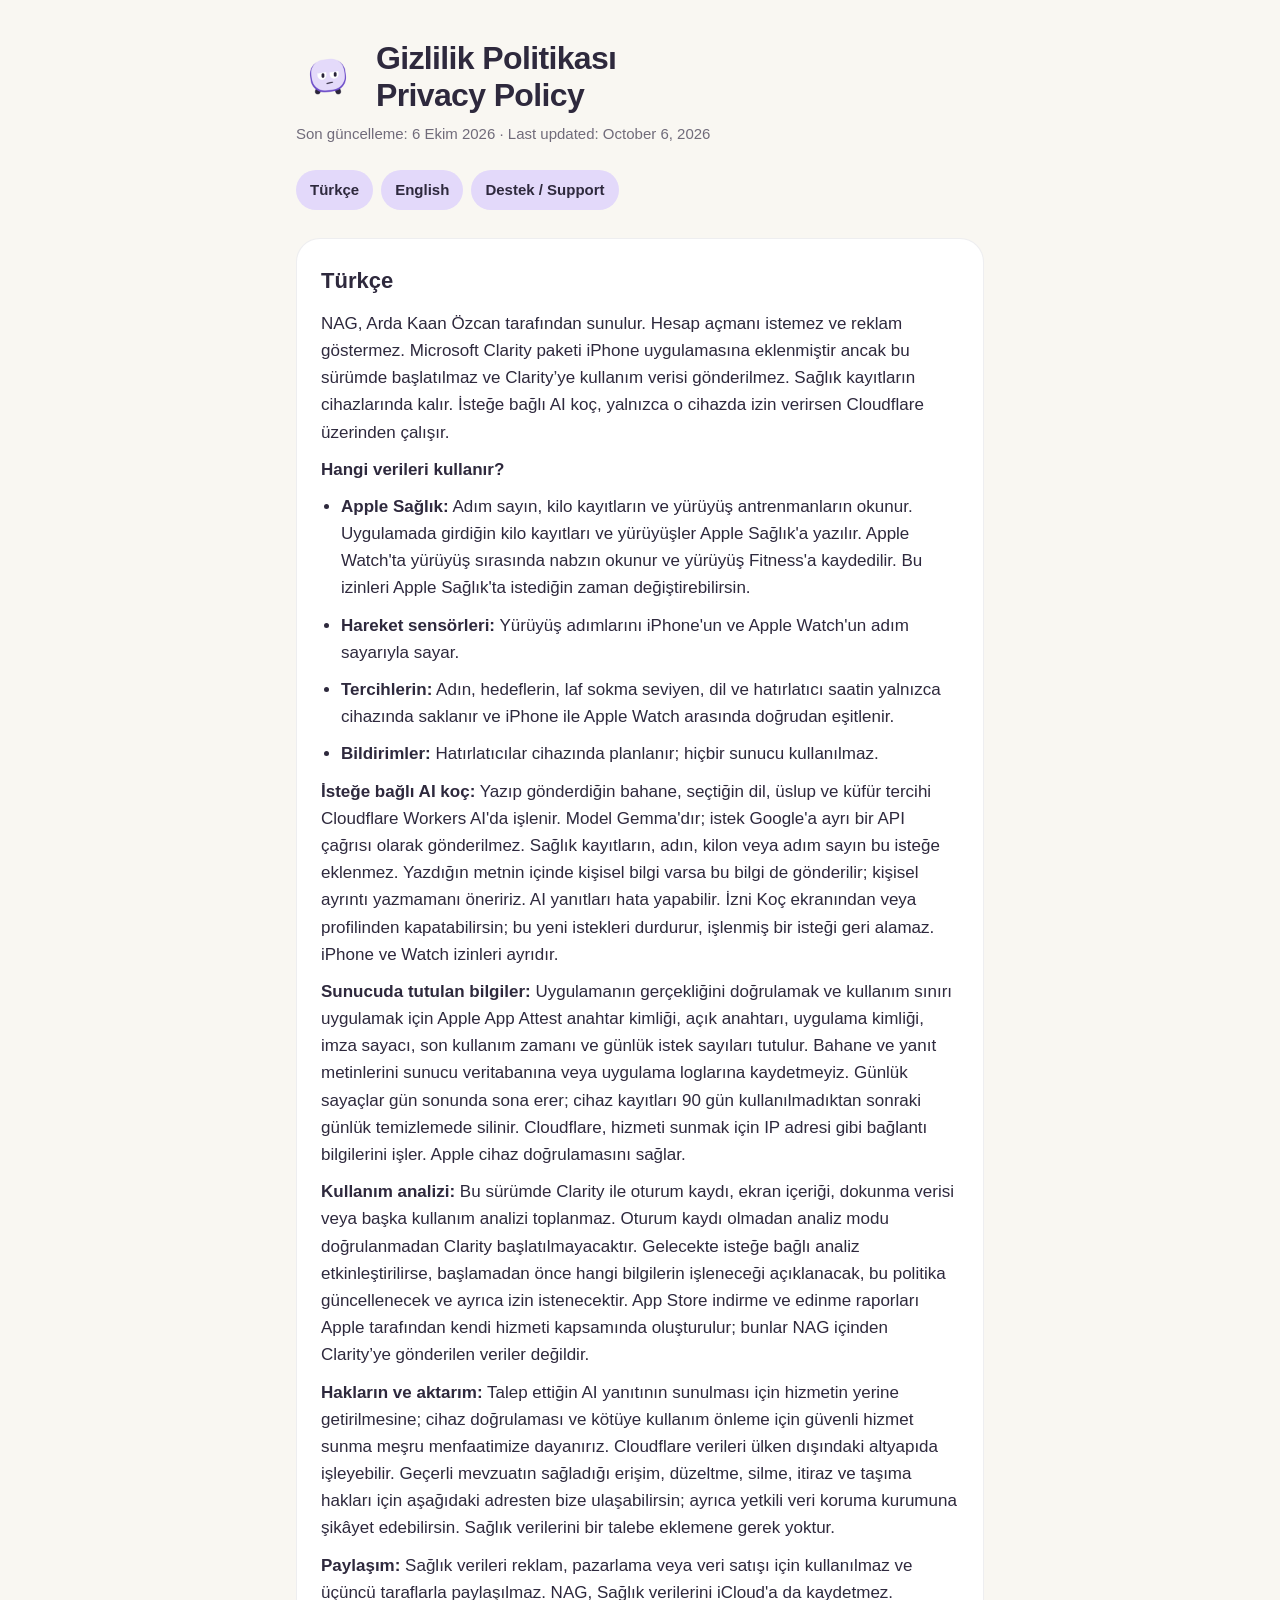
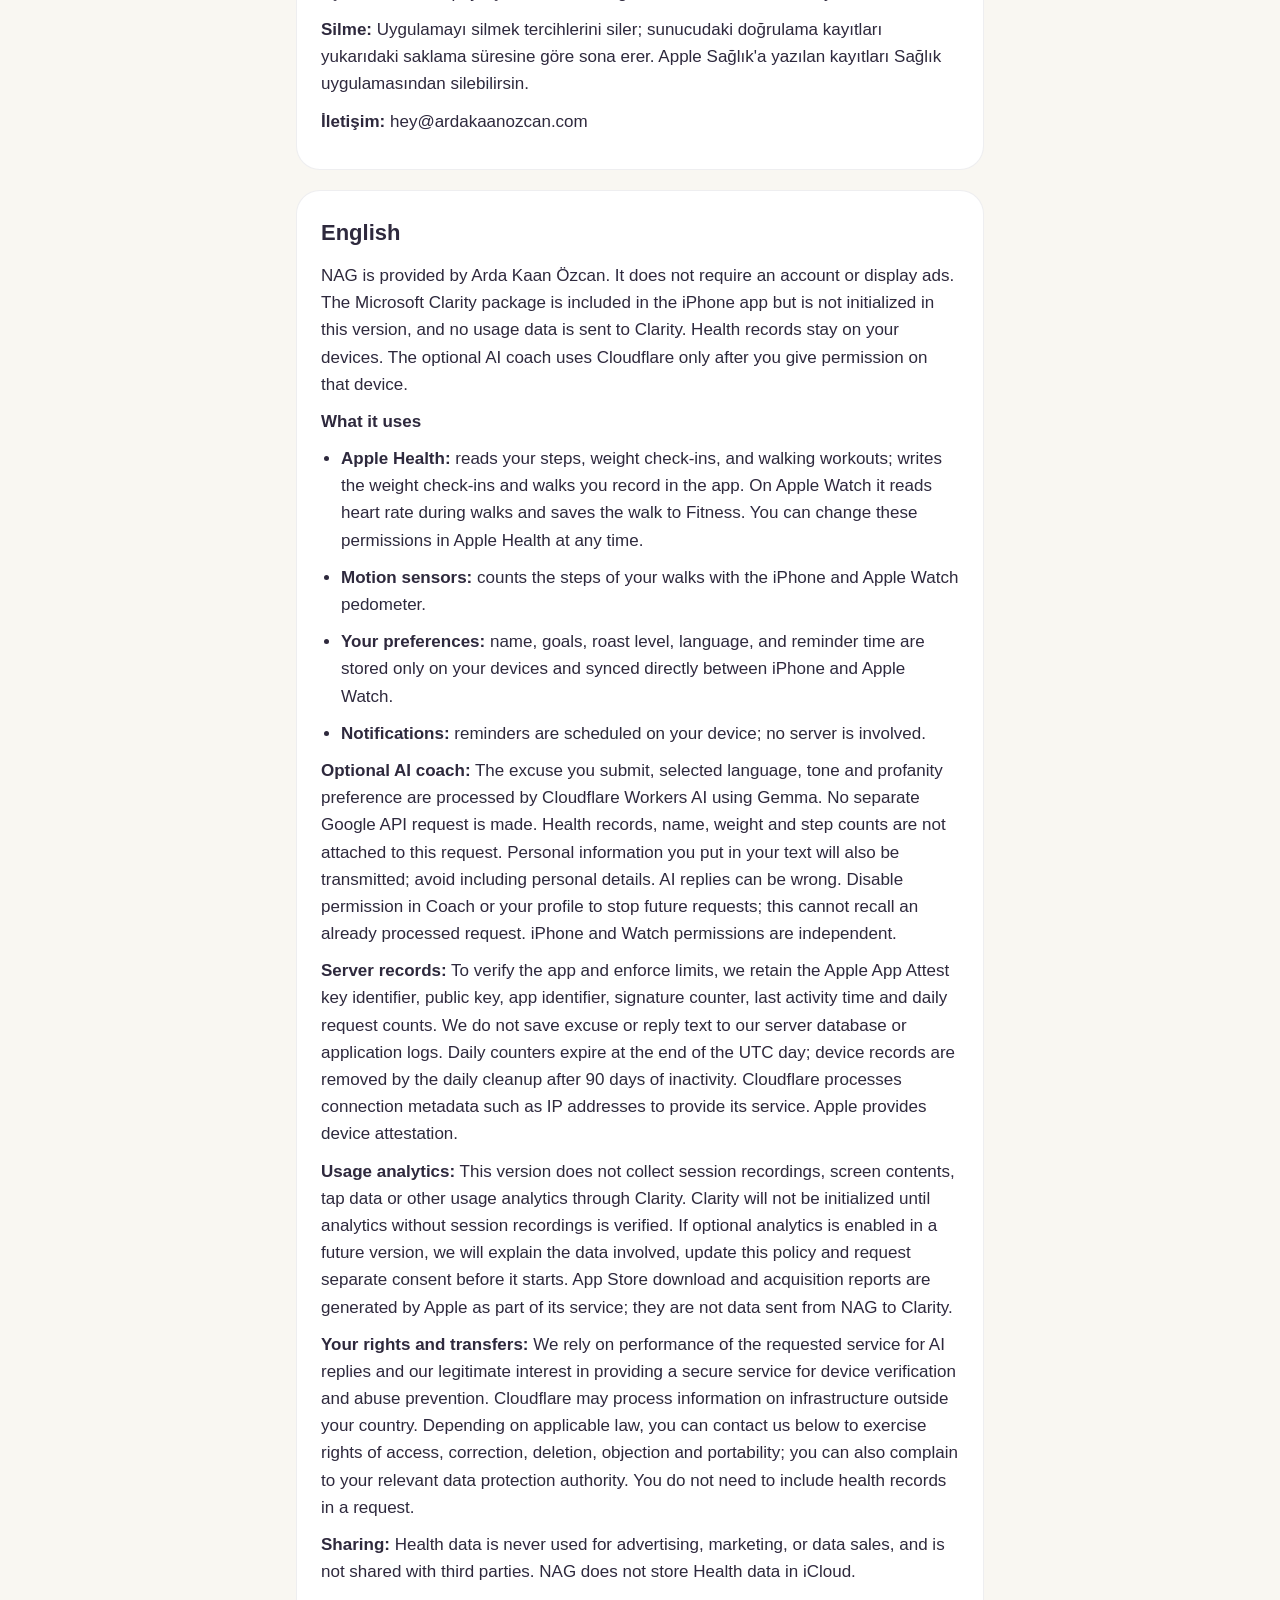
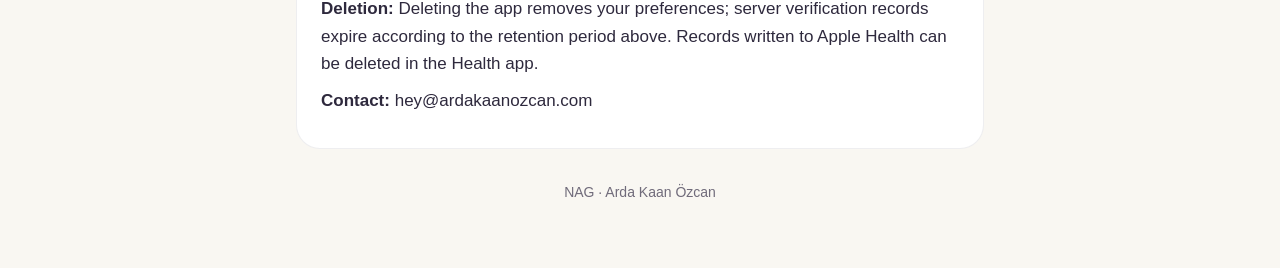
==== commit 39798d92: "Reflect disabled analytics until replay-free mode is verified" ====
--- a/index.html
+++ b/index.html
@@ -23,7 +23,7 @@
 
   <section id="tr" lang="tr">
 <h2>Türkçe</h2>
-<p>NAG, Arda Kaan Özcan tarafından sunulur. Hesap açmanı istemez ve reklam göstermez. iPhone’da Microsoft Clarity kullanım analizi ayrı iznine bağlıdır ve varsayılan olarak kapalıdır. Sağlık kayıtların cihazlarında kalır. İsteğe bağlı AI koç, yalnızca o cihazda izin verirsen Cloudflare üzerinden çalışır.</p>
+<p>NAG, Arda Kaan Özcan tarafından sunulur. Hesap açmanı istemez ve reklam göstermez. Microsoft Clarity paketi iPhone uygulamasına eklenmiştir ancak bu sürümde başlatılmaz ve Clarity’ye kullanım verisi gönderilmez. Sağlık kayıtların cihazlarında kalır. İsteğe bağlı AI koç, yalnızca o cihazda izin verirsen Cloudflare üzerinden çalışır.</p>
 <p><strong>Hangi verileri kullanır?</strong></p>
 <ul>
 <li><strong>Apple Sağlık:</strong> Adım sayın, kilo kayıtların ve yürüyüş antrenmanların okunur. Uygulamada girdiğin kilo kayıtları ve yürüyüşler Apple Sağlık&#x27;a yazılır. Apple Watch&#x27;ta yürüyüş sırasında nabzın okunur ve yürüyüş Fitness&#x27;a kaydedilir. Bu izinleri Apple Sağlık&#x27;ta istediğin zaman değiştirebilirsin.</li>
@@ -33,17 +33,16 @@
 </ul>
 <p><strong>İsteğe bağlı AI koç:</strong> Yazıp gönderdiğin bahane, seçtiğin dil, üslup ve küfür tercihi Cloudflare Workers AI&#x27;da işlenir. Model Gemma&#x27;dır; istek Google&#x27;a ayrı bir API çağrısı olarak gönderilmez. Sağlık kayıtların, adın, kilon veya adım sayın bu isteğe eklenmez. Yazdığın metnin içinde kişisel bilgi varsa bu bilgi de gönderilir; kişisel ayrıntı yazmamanı öneririz. AI yanıtları hata yapabilir. İzni Koç ekranından veya profilinden kapatabilirsin; bu yeni istekleri durdurur, işlenmiş bir isteği geri alamaz. iPhone ve Watch izinleri ayrıdır.</p>
 <p><strong>Sunucuda tutulan bilgiler:</strong> Uygulamanın gerçekliğini doğrulamak ve kullanım sınırı uygulamak için Apple App Attest anahtar kimliği, açık anahtarı, uygulama kimliği, imza sayacı, son kullanım zamanı ve günlük istek sayıları tutulur. Bahane ve yanıt metinlerini sunucu veritabanına veya uygulama loglarına kaydetmeyiz. Günlük sayaçlar gün sonunda sona erer; cihaz kayıtları 90 gün kullanılmadıktan sonraki günlük temizlemede silinir. Cloudflare, hizmeti sunmak için IP adresi gibi bağlantı bilgilerini işler. Apple cihaz doğrulamasını sağlar.</p>
-<p><strong>İsteğe bağlı kullanım analizi (Microsoft Clarity):</strong> Profil → İsteğe bağlı analiz bölümünde izin verirsen iPhone uygulaması Microsoft Clarity’yi başlatır. Dokunma, kaydırma, gezinme, oturum süreleri, maskelenmiş arayüzün yeniden oluşturulması (oturum tekrarları), SDK tarafından oluşturulan takma adlı oturum/kullanıcı tanımlayıcıları, cihaz/işletim sistemi ve performans bilgileri Microsoft tarafından işlenebilir. IP adresinden yaklaşık konum türetilebilir; GPS konumu istenmez. Amaç kullanım sorunlarını bulmak ve NAG’i iyileştirmektir. NAG özel kullanıcı kimliği, ad, sağlık değerleri veya koç metinleri göndermez. Ekran içerikleri ve metin giriş alanları cihaz üzerinde maskelenmek üzere işaretlenir. Sağlık verilerini Clarity etiketlerine veya olaylarına eklemeyiz. SDK Apple Watch’ta veya widget’larda çalışmaz.</p>
-<p><strong>Analiz iznini yönetme:</strong> İzin vermeden Clarity başlatılmaz; uygulamanın diğer özelliklerini kullanabilirsin. İzni aynı profil anahtarından kaldırmak yeni oturum kaydını duraklatır ve SDK’ya iznin kaldırıldığını bildirir; daha önce gönderilmiş verileri otomatik olarak silmez. NAG analizi reklam hedefleme veya uygulamalar arası takip için yapılandırmaz. Microsoft’un veri işlemesi <a href="https://privacy.microsoft.com/privacystatement">Microsoft Gizlilik Bildirimi</a> kapsamındadır. <a href="https://learn.microsoft.com/en-us/clarity/setup-and-installation/data-retention">Clarity’nin yayımlanmış saklama politikasına</a> göre oturum tekrarları 30 gün; etiketlenmiş/favori oturumlar ve toplu etkileşim/ısı haritası verileri 9 ay saklanabilir. Microsoft’un hizmet politikaları değişebilir; güncel süreler bağlantıda yer alır.</p>
-<p><strong>Hukuki dayanak ve aktarım:</strong> İsteğe bağlı analiz için rızana; talep ettiğin AI yanıtının sunulması için hizmetin yerine getirilmesine; cihaz doğrulaması ve kötüye kullanım önleme için güvenli hizmet sunma meşru menfaatimize dayanırız. Microsoft ve Cloudflare verileri ülken dışındaki altyapıda işleyebilir. Geçerli mevzuatın sağladığı erişim, düzeltme, silme, itiraz, taşıma ve rızanı geri çekme hakları için aşağıdaki adresten bize ulaşabilirsin; ayrıca yetkili veri koruma kurumuna şikâyet edebilirsin. Sağlık verilerini bir talebe eklemene gerek yoktur.</p>
+<p><strong>Kullanım analizi:</strong> Bu sürümde Clarity ile oturum kaydı, ekran içeriği, dokunma verisi veya başka kullanım analizi toplanmaz. Oturum kaydı olmadan analiz modu doğrulanmadan Clarity başlatılmayacaktır. Gelecekte isteğe bağlı analiz etkinleştirilirse, başlamadan önce hangi bilgilerin işleneceği açıklanacak, bu politika güncellenecek ve ayrıca izin istenecektir. App Store indirme ve edinme raporları Apple tarafından kendi hizmeti kapsamında oluşturulur; bunlar NAG içinden Clarity’ye gönderilen veriler değildir.</p>
+<p><strong>Hakların ve aktarım:</strong> Talep ettiğin AI yanıtının sunulması için hizmetin yerine getirilmesine; cihaz doğrulaması ve kötüye kullanım önleme için güvenli hizmet sunma meşru menfaatimize dayanırız. Cloudflare verileri ülken dışındaki altyapıda işleyebilir. Geçerli mevzuatın sağladığı erişim, düzeltme, silme, itiraz ve taşıma hakları için aşağıdaki adresten bize ulaşabilirsin; ayrıca yetkili veri koruma kurumuna şikâyet edebilirsin. Sağlık verilerini bir talebe eklemene gerek yoktur.</p>
 <p><strong>Paylaşım:</strong> Sağlık verileri reklam, pazarlama veya veri satışı için kullanılmaz ve üçüncü taraflarla paylaşılmaz. NAG, Sağlık verilerini iCloud&#x27;a da kaydetmez.</p>
-<p><strong>Silme:</strong> Analiz verileri için silme taleplerini iletişim adresimize gönderebilirsin. Doğrudan kimlik bilgisi bağlamadığımız için ilgili oturumu bulmak amacıyla ek bilgi gerekebilir. Uygulamayı silmek tercihlerini siler; sunucudaki doğrulama kayıtları yukarıdaki saklama süresine göre sona erer. Apple Sağlık&#x27;a yazılan kayıtları Sağlık uygulamasından silebilirsin.</p>
+<p><strong>Silme:</strong> Uygulamayı silmek tercihlerini siler; sunucudaki doğrulama kayıtları yukarıdaki saklama süresine göre sona erer. Apple Sağlık&#x27;a yazılan kayıtları Sağlık uygulamasından silebilirsin.</p>
 <p><strong>İletişim:</strong> hey@ardakaanozcan.com</p>
 </section>
 
   <section id="en" lang="en">
 <h2>English</h2>
-<p>NAG is provided by Arda Kaan Özcan. It does not require an account or display ads. Microsoft Clarity usage analytics on iPhone requires separate permission and is off by default. Health records stay on your devices. The optional AI coach uses Cloudflare only after you give permission on that device.</p>
+<p>NAG is provided by Arda Kaan Özcan. It does not require an account or display ads. The Microsoft Clarity package is included in the iPhone app but is not initialized in this version, and no usage data is sent to Clarity. Health records stay on your devices. The optional AI coach uses Cloudflare only after you give permission on that device.</p>
 <p><strong>What it uses</strong></p>
 <ul>
 <li><strong>Apple Health:</strong> reads your steps, weight check-ins, and walking workouts; writes the weight check-ins and walks you record in the app. On Apple Watch it reads heart rate during walks and saves the walk to Fitness. You can change these permissions in Apple Health at any time.</li>
@@ -53,11 +52,10 @@
 </ul>
 <p><strong>Optional AI coach:</strong> The excuse you submit, selected language, tone and profanity preference are processed by Cloudflare Workers AI using Gemma. No separate Google API request is made. Health records, name, weight and step counts are not attached to this request. Personal information you put in your text will also be transmitted; avoid including personal details. AI replies can be wrong. Disable permission in Coach or your profile to stop future requests; this cannot recall an already processed request. iPhone and Watch permissions are independent.</p>
 <p><strong>Server records:</strong> To verify the app and enforce limits, we retain the Apple App Attest key identifier, public key, app identifier, signature counter, last activity time and daily request counts. We do not save excuse or reply text to our server database or application logs. Daily counters expire at the end of the UTC day; device records are removed by the daily cleanup after 90 days of inactivity. Cloudflare processes connection metadata such as IP addresses to provide its service. Apple provides device attestation.</p>
-<p><strong>Optional usage analytics (Microsoft Clarity):</strong> If you opt in under Profile → Optional analytics, the iPhone app starts Microsoft Clarity. Microsoft may process taps, scrolling, navigation, session duration, reconstructions of the masked interface (session replays), SDK-generated pseudonymous session/user identifiers, device/operating system information and performance data. Approximate location may be derived from IP; GPS location is not requested. We use this to find usability problems and improve NAG. NAG does not send custom user identities, names, health values or coach text. Screen contents and text inputs are marked for masking on the device. We do not attach health data to Clarity tags or events. The SDK does not run on Apple Watch or in widgets.</p>
-<p><strong>Managing analytics consent:</strong> Clarity is not initialized before opt-in; other app features remain available. Turning the same profile switch off pauses new session capture and informs the SDK that consent has been withdrawn; it does not automatically delete data already sent. NAG does not configure analytics for advertising targeting or cross-app tracking. Microsoft processes data under the <a href="https://privacy.microsoft.com/privacystatement">Microsoft Privacy Statement</a>. Under <a href="https://learn.microsoft.com/en-us/clarity/setup-and-installation/data-retention">Clarity’s published retention policy</a>, session replay data is retained for 30 days; labeled/favorited sessions and aggregated interaction/heatmap data may be retained for 9 months. Microsoft’s service policies may change; see the linked policy for current periods.</p>
-<p><strong>Legal basis and transfers:</strong> We rely on consent for optional analytics, performance of the requested service for AI replies, and our legitimate interest in providing a secure service for device verification and abuse prevention. Microsoft and Cloudflare may process information on infrastructure outside your country. Depending on applicable law, you can contact us below to exercise rights of access, correction, deletion, objection, portability and withdrawal of consent; you can also complain to your relevant data protection authority. You do not need to include health records in a request.</p>
+<p><strong>Usage analytics:</strong> This version does not collect session recordings, screen contents, tap data or other usage analytics through Clarity. Clarity will not be initialized until analytics without session recordings is verified. If optional analytics is enabled in a future version, we will explain the data involved, update this policy and request separate consent before it starts. App Store download and acquisition reports are generated by Apple as part of its service; they are not data sent from NAG to Clarity.</p>
+<p><strong>Your rights and transfers:</strong> We rely on performance of the requested service for AI replies and our legitimate interest in providing a secure service for device verification and abuse prevention. Cloudflare may process information on infrastructure outside your country. Depending on applicable law, you can contact us below to exercise rights of access, correction, deletion, objection and portability; you can also complain to your relevant data protection authority. You do not need to include health records in a request.</p>
 <p><strong>Sharing:</strong> Health data is never used for advertising, marketing, or data sales, and is not shared with third parties. NAG does not store Health data in iCloud.</p>
-<p><strong>Deletion:</strong> You can send analytics deletion requests to our contact address. Because we do not attach direct identity details, additional information may be needed to locate the relevant session. Deleting the app removes your preferences; server verification records expire according to the retention period above. Records written to Apple Health can be deleted in the Health app.</p>
+<p><strong>Deletion:</strong> Deleting the app removes your preferences; server verification records expire according to the retention period above. Records written to Apple Health can be deleted in the Health app.</p>
 <p><strong>Contact:</strong> hey@ardakaanozcan.com</p>
 </section>
 
